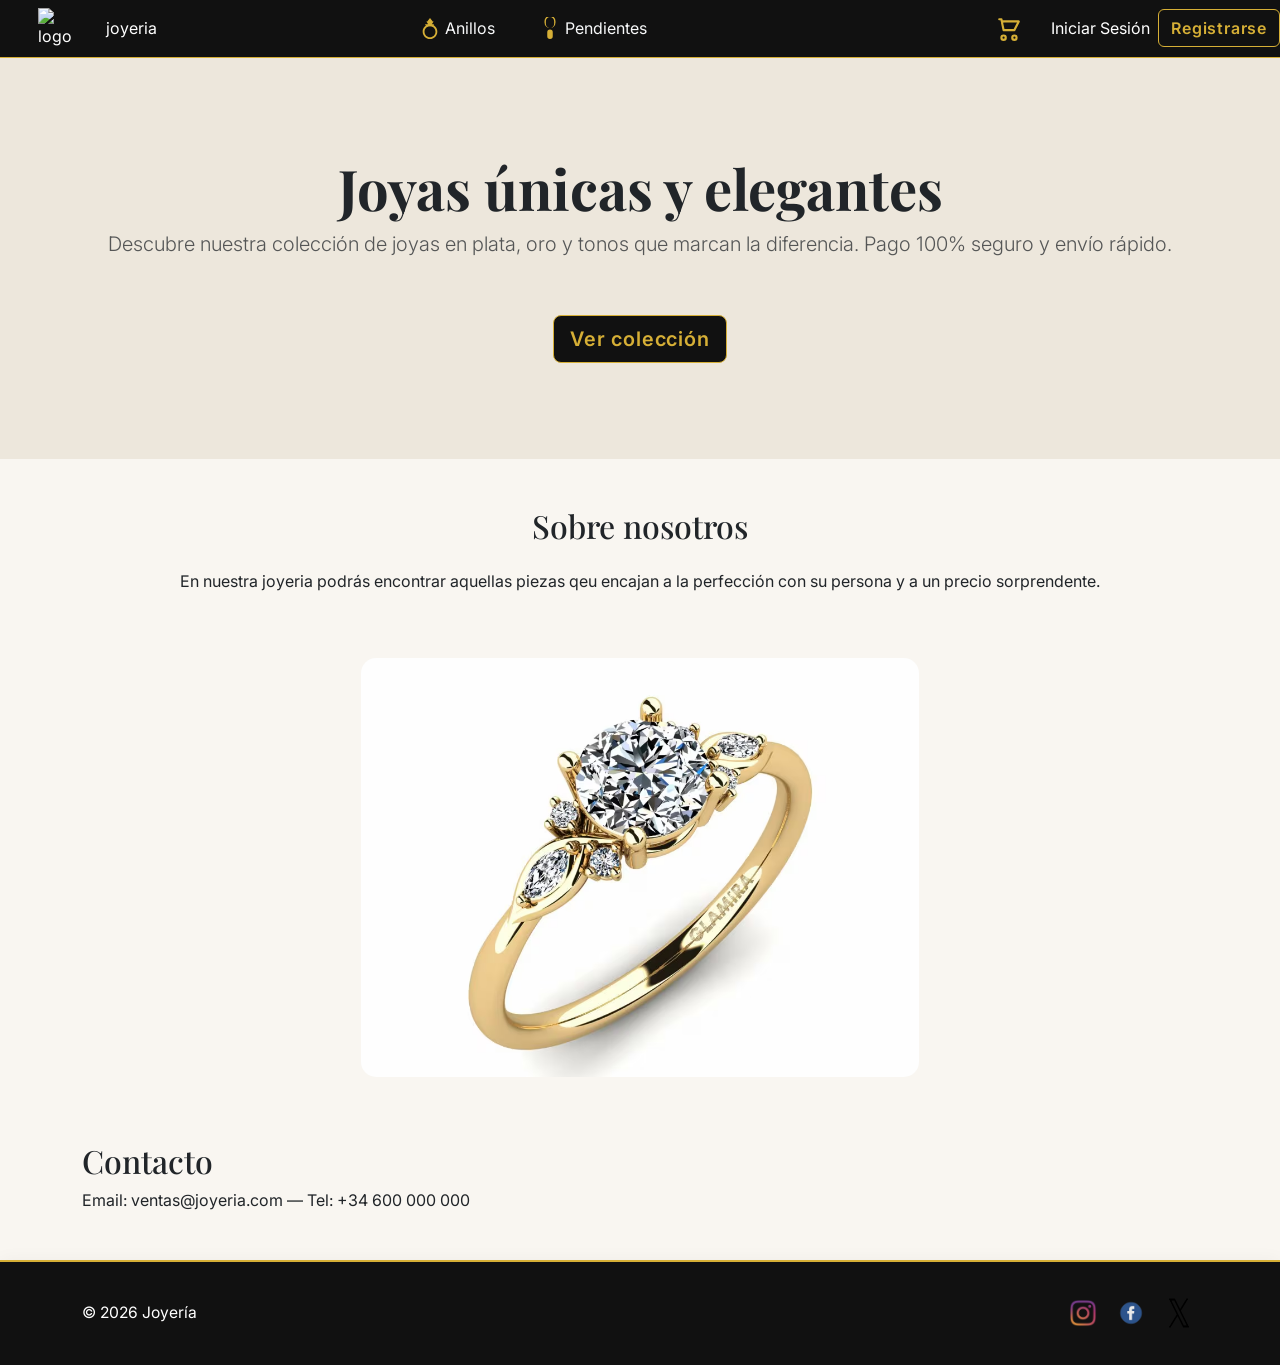
==== index.html @ 5d3b56f3 "Refactor code structure for improved readability and maintainability" ====
<!DOCTYPE html>
<html lang="es">
<head>
    <meta charset="UTF-8">
    <meta name="viewport" content="width=device-width, initial-scale=1">
    <title>Joyería - Tienda Online</title>
    <meta name="description" content="Compra joyas únicas y elegantes en nuestra tienda online. Anillos, pendientes, collares y más en plata, oro y rosa. Pago seguro y envío rápido. Joyería hecha a mano en España.">
    <meta name="keywords" content="joyería, joyas, tienda de joyas, anillos, collares, plata, oro, comprar joyas, joyeria online, joyas modernas">
    <link rel="stylesheet" href="https://cdn.jsdelivr.net/npm/bootstrap@5.3.2/dist/css/bootstrap.min.css">
    <!-- Elegante fuente serif para joyería de lujo -->
    <link href="https://fonts.googleapis.com/css2?family=Playfair+Display:wght@400;600&family=Inter:wght@400;700&display=swap" rel="stylesheet">
    <link rel="stylesheet" href="/assets/style.css"><!-- Aquí puedes seguir sobreescribiendo estilos -->
    <style>
        :root {
            --beige: #f9f6f1;
            --blanco: #fff;
            --negro: #111;
            --dorado: #d6af36;
            --beige-med: #ede7dc;
            --beige-hf:#d6cdbc;
        }
        body {
            font-family: 'Inter', sans-serif;
            background-color: var(--beige);
        }

        .site-header {
            background: var(--negro);
            border-color: var(--dorado) !important;
            box-shadow: 0 2px 16px 0 rgba(17,17,17,0.06);
            color: var(--blanco);
        }
        
        .brand-mark span {
            font-family: 'Playfair Display', serif;
            letter-spacing: 2px;
            background: linear-gradient(90deg, var(--dorado), var(--negro) 70%);
            background-clip: text;
            -webkit-background-clip: text;
            color: transparent;
            -webkit-text-fill-color: transparent;
        }
        .hero-section {
            background: var(--beige-med);
        }
        .btn-dark {
            background: var(--negro);
            border-color: var(--dorado);
            color: var(--dorado);
            font-weight: 600;
            letter-spacing: 0.8px;
        }
        .btn-dark:hover {
            background: var(--dorado);
            color: var(--negro);
            border-color: var(--negro);
        }
        
        /* ----------- ELIMINADAS reglas para luxury-sidebar (aside) ------------ */

        .site-footer {
            background: var(--negro);
            color: var(--blanco);
            border-top: 2px solid var(--dorado,#d6af36)!important;
            font-size: 0.98rem;
            padding: 32px 0 32px 0; /* más alto */
            min-height: 105px;
            box-shadow: 0 -1px 16px 0 rgba(17,17,17,0.04);
        }
        .site-footer .container {
            padding-top: 0 !important;
            padding-bottom: 0 !important;
            min-height: unset !important;
        }
        .site-footer .social-img {
            width: 38px;
            height: 38px;
            transition: transform 0.13s, box-shadow 0.13s;
            filter: grayscale(0.25) brightness(0.92);
        }
        .site-footer .social-link:hover .social-img {
            transform: scale(1.08) rotate(-2deg);
        }
        .imagen-anillo {
            display: block;
            margin: 65px auto;
            max-width: 50%; 
            aspect-ratio: 4 / 3;
            object-fit: cover;
            border-radius: 15px; 
        }
        .hero-section {
            padding-top: 6rem !important;
            padding-bottom: 6rem !important;
        }
        .hero-section .lead {
            margin-bottom: 2.5rem;
        }
        .hero-section .btn {
            margin-top: 1.5rem;
        }
        @media (min-width: 768px) {
            .hero-section {
                padding-top: 6rem;
                padding-bottom: 6rem;
            }
            .hero-section .lead {
                margin-bottom: 3rem;
            }
            .hero-section .btn {
                margin-top: 2rem;
            }
        }
    </style>

<script>
    // Simulación de carrito (esto reemplaza el valor según la info real de tu app)
    function actualizarCarrito(contador) {
        const cartCountEl = document.getElementById('cartCount');
        cartCountEl.textContent = contador;
        cartCountEl.style.display = (contador > 0) ? 'inline-block' : 'none';
    }
    // Ejemplo: cada vez que se agrega un item al carrito, se llama así:
    // actualizarCarrito(3);   // El número debe venir de tu lógica real

    // Ejemplo de cómo iniciar el contador oculto si no hay artículos:
    document.addEventListener('DOMContentLoaded', function() {
        const cartCountEl = document.getElementById('cartCount');
        if (parseInt(cartCountEl.textContent, 10) === 0) {
            cartCountEl.style.display = 'none';
        }
    });

    // Si tienes una función para agregar productos, usa "actualizarCarrito(nuevo_total)"
</script>
</head>
<body>

        
    </style>
    <header class="site-header border-bottom py-2">
        <div class="container-fluid px-0">
            <div class="row align-items-center gx-0">
                <div class="col-12 col-lg-2 d-flex align-items-center justify-content-center justify-content-lg-start mb-2 mb-lg-0" style="min-width: 130px;">
                    <img src="" alt="logo" style="width: 40px; height: 40px; margin-right:28px; margin-left: 38px;">
                    <span>joyeria</span>
                </div>
                <!-- Menú catálogo -->
                <nav class="col-12 col-lg-6 d-flex justify-content-center order-3 order-lg-2 mb-2 mb-lg-0">
                    <ul class="nav align-items-center justify-content-center w-100" style="gap:12px;">
                        <li class="nav-item">
                            <a href="/anillos.html" class="nav-link d-flex align-items-center text-light" style="gap:4px;">
                                <svg xmlns="http://www.w3.org/2000/svg" width="22" height="22" fill="currentColor" viewBox="0 0 24 24" aria-hidden="true" style="color:var(--dorado);">
                                    <path d="M12 1l3 4h-6l3-4zm-4 4h8l-2 3h-4l-2-3zm-1.5 3l1.5 2h7l1.5-2h-10z" />
                                    <path d="M12 8c-4.418 0-8 3.582-8 8s3.582 8 8 8 8-3.582 8-8-3.582-8-8-8zm0 14c-3.313 0-6-2.687-6-6s2.687-6 6-6 6 2.687 6 6-2.687 6-6 6z" />
                                </svg>
                                <span>Anillos</span>
                            </a>
                        </li>
                        <li class="nav-item">
                            <a href="/pendientes.html" class="nav-link d-flex align-items-center text-light" style="gap:4px;">
                                <svg xmlns="http://www.w3.org/2000/svg" width="22" height="22" fill="currentColor" class="bi bi-earring" viewBox="0 0 16 16" style="color:var(--dorado);">
                                    <path d="M8 0a3 3 0 0 1 3 3v2a3 3 0 0 1-3 3 3 3 0 0 1-3-3V3a3 3 0 0 1 3-3Zm0 8a4 4 0 0 0 4-4V3a4 4 0 0 0-8 0v1a4 4 0 0 0 4 4Zm0 1a2 2 0 0 1 2 2v3a2 2 0 0 1-4 0v-3a2 2 0 0 1 2-2Z"/>
                                </svg>
                                <span>Pendientes</span>
                            </a>
                        </li>
                    </ul>
                </nav>
                <!-- Carrito/Login/Registro -->
                <nav class="col-12 col-lg-4 d-flex align-items-center justify-content-center justify-content-lg-end order-2 order-lg-3">
                    <button class="btn position-relative cart-toggle me-2" id="openCart" aria-label="Abrir carrito">
                        <svg id="cartIcon" xmlns="http://www.w3.org/2000/svg" width="26" height="26" fill="none" viewBox="0 0 24 24">
                            <path d="M7 22a2 2 0 1 0 0-4 2 2 0 0 0 0 4Zm10 0a2 2 0 1 0 0-4 2 2 0 0 0 0 4ZM3 3h2l.4 2M7 13h10l4-8H5.4M7 13l-1.35-6.44C5.55 6.21 6.13 5 7 5h13"
                                stroke="var(--dorado)" stroke-width="2" stroke-linecap="round" stroke-linejoin="round"/>
                        </svg>
                        <span class="cart-count" id="cartCount" 
                            style="position: absolute; top: -6px; right: -6px; background: var(--dorado); color: var(--negro); border-radius: 12px; padding: 1px 6px; font-size: 0.95em; min-width: 20px; text-align: center;">0</span>
                    </button>
                    <a href="/login.php" class="btn btn-link nav-link login-link ms-2">Iniciar Sesión</a>
                    <a href="/register.php" class="btn btn-dark ms-2">Registrarse</a>
                </nav>
            </div>
        </div>
    </header>
<main>
    <section class="hero-section py-4 px-2 text-center">
        <h1 class="fw-bold display-4" style="font-family:'Playfair Display',serif;">Joyas únicas y elegantes</h1>
        <p class="lead text-muted mb-4">Descubre nuestra colección de joyas en plata, oro y tonos que marcan la diferencia. Pago 100% seguro y envío rápido.</p>
        <a href="#products" class="btn btn-dark btn-lg">Ver colección</a>
    </section>

    <section id="about" class="mt-5 container">
        <h2 style="font-family:'Playfair Display',serif; text-align:center;">Sobre nosotros</h2>
        <p style="text-align: center; margin-top: 1.5rem;">En nuestra joyeria podrás encontrar aquellas piezas qeu encajan a la perfección con su persona y a un precio sorprendente.</p>
        <img src="yellow.avif" alt="" class="imagen-anillo">
    </section>
    <!-- Contacto -->
    <section id="contact" class="mt-5 mb-5 container">
        <h2 style="font-family:'Playfair Display',serif;">Contacto</h2>
        <p>Email: ventas@joyeria.com — Tel: +34 600 000 000</p>
    </section>
</main>
<footer class="site-footer border-top">
    <div class="container d-flex justify-content-between align-items-center py-1">
        <div style="font-size:0.98rem;">© <span id="year"></span> Joyería</div>
        <div class="socials" style="display: flex; gap: 10px;">
            <a href="https://instagram.com/tujoyeria" target="_blank" aria-label="Instagram" class="social-link" style="display:inline-block;">
                <img src="instagram.png" alt="Instagram" class="social-img">
            </a>
            <a href="https://facebook.com/tujoyeria" target="_blank" aria-label="Facebook" class="social-link" style="display:inline-block;">
                <img src="facebook.png" alt="Facebook" class="social-img">
            </a>
            <a href="https://twitter.com/tujoyeria" target="_blank" aria-label="Twitter" class="social-link" style="display:inline-block;">
                <img src="twitter.png" alt="Twitter" class="social-img">
            </a>
        </div>
    </div>
</footer>
<script src="https://cdn.jsdelivr.net/npm/bootstrap@5.3.2/dist/js/bootstrap.bundle.min.js"></script>
<script src="/assets/js/app.js"></script>
<script>
    document.getElementById('year').textContent = new Date().getFullYear();
</script>
</body>
</html>
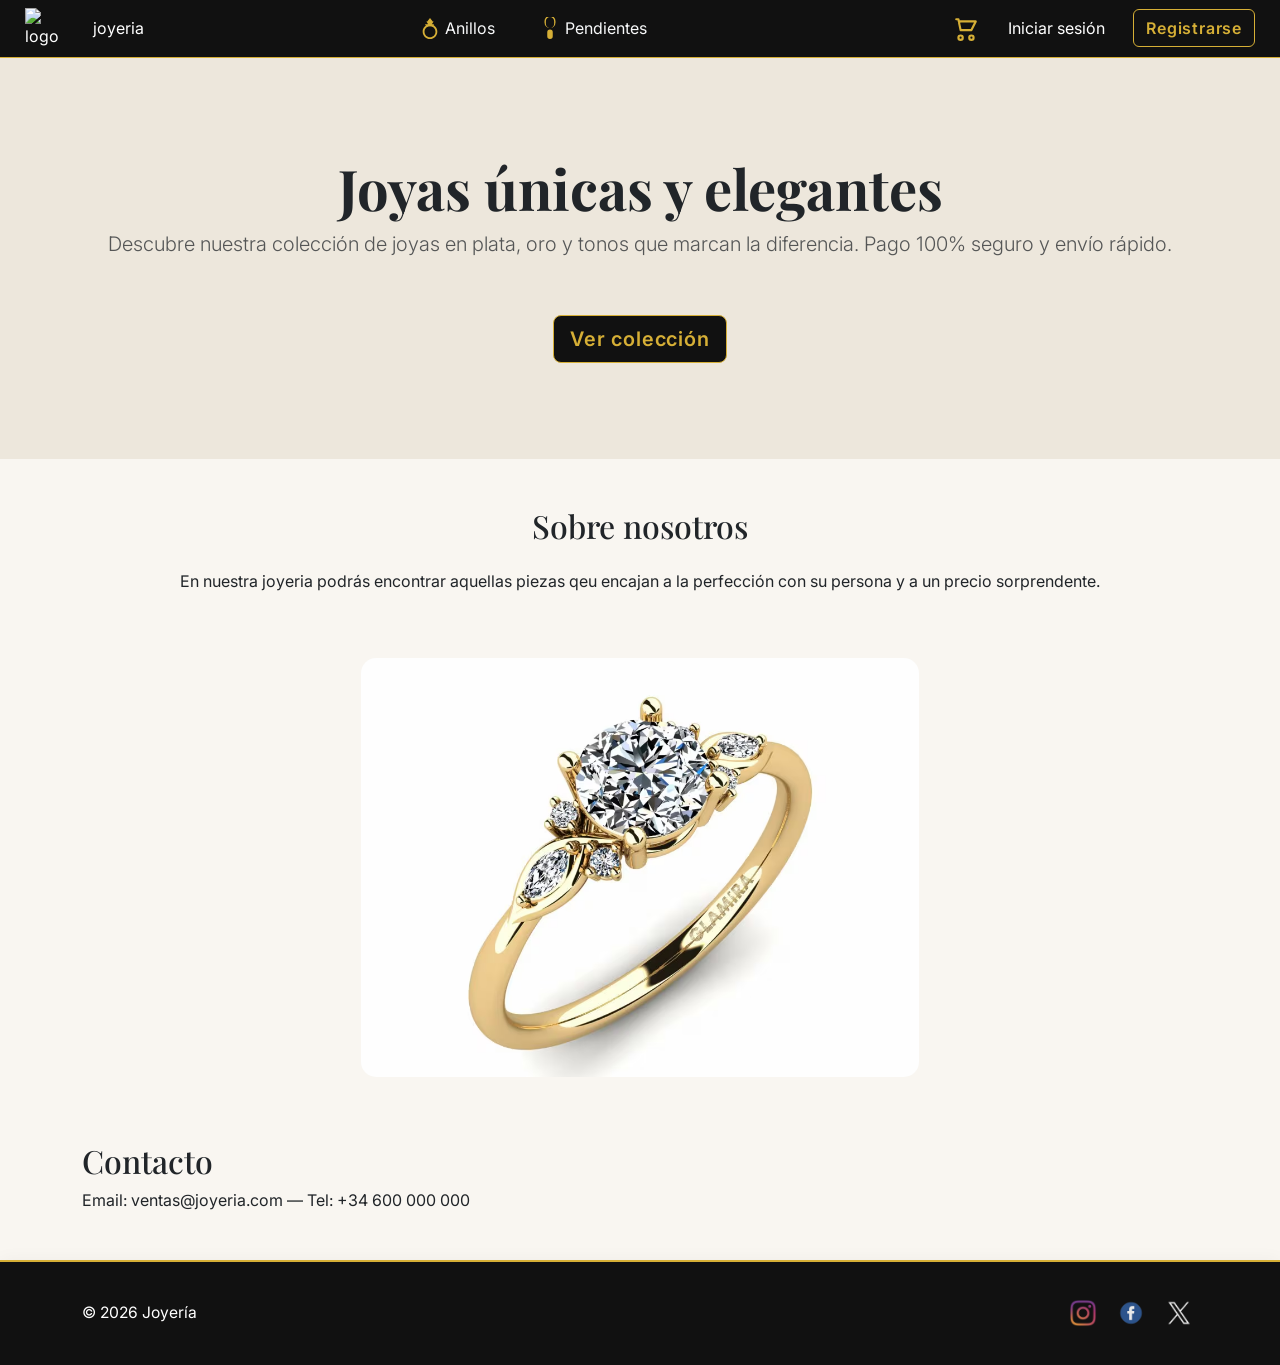
==== commit a3cbdb21: "Implement code changes to enhance functionality and improve performance" ====
--- a/index.html
+++ b/index.html
@@ -1,226 +1,294 @@
-<!DOCTYPE html>
-<html lang="es">
-<head>
-    <meta charset="UTF-8">
-    <meta name="viewport" content="width=device-width, initial-scale=1">
-    <title>Joyería - Tienda Online</title>
-    <meta name="description" content="Compra joyas únicas y elegantes en nuestra tienda online. Anillos, pendientes, collares y más en plata, oro y rosa. Pago seguro y envío rápido. Joyería hecha a mano en España.">
-    <meta name="keywords" content="joyería, joyas, tienda de joyas, anillos, collares, plata, oro, comprar joyas, joyeria online, joyas modernas">
-    <link rel="stylesheet" href="https://cdn.jsdelivr.net/npm/bootstrap@5.3.2/dist/css/bootstrap.min.css">
-    <!-- Elegante fuente serif para joyería de lujo -->
-    <link href="https://fonts.googleapis.com/css2?family=Playfair+Display:wght@400;600&family=Inter:wght@400;700&display=swap" rel="stylesheet">
-    <link rel="stylesheet" href="/assets/style.css"><!-- Aquí puedes seguir sobreescribiendo estilos -->
-    <style>
-        :root {
-            --beige: #f9f6f1;
-            --blanco: #fff;
-            --negro: #111;
-            --dorado: #d6af36;
-            --beige-med: #ede7dc;
-            --beige-hf:#d6cdbc;
-        }
-        body {
-            font-family: 'Inter', sans-serif;
-            background-color: var(--beige);
-        }
-
-        .site-header {
-            background: var(--negro);
-            border-color: var(--dorado) !important;
-            box-shadow: 0 2px 16px 0 rgba(17,17,17,0.06);
-            color: var(--blanco);
-        }
-        
-        .brand-mark span {
-            font-family: 'Playfair Display', serif;
-            letter-spacing: 2px;
-            background: linear-gradient(90deg, var(--dorado), var(--negro) 70%);
-            background-clip: text;
-            -webkit-background-clip: text;
-            color: transparent;
-            -webkit-text-fill-color: transparent;
-        }
-        .hero-section {
-            background: var(--beige-med);
-        }
-        .btn-dark {
-            background: var(--negro);
-            border-color: var(--dorado);
-            color: var(--dorado);
-            font-weight: 600;
-            letter-spacing: 0.8px;
-        }
-        .btn-dark:hover {
-            background: var(--dorado);
-            color: var(--negro);
-            border-color: var(--negro);
-        }
-        
-        /* ----------- ELIMINADAS reglas para luxury-sidebar (aside) ------------ */
-
-        .site-footer {
-            background: var(--negro);
-            color: var(--blanco);
-            border-top: 2px solid var(--dorado,#d6af36)!important;
-            font-size: 0.98rem;
-            padding: 32px 0 32px 0; /* más alto */
-            min-height: 105px;
-            box-shadow: 0 -1px 16px 0 rgba(17,17,17,0.04);
-        }
-        .site-footer .container {
-            padding-top: 0 !important;
-            padding-bottom: 0 !important;
-            min-height: unset !important;
-        }
-        .site-footer .social-img {
-            width: 38px;
-            height: 38px;
-            transition: transform 0.13s, box-shadow 0.13s;
-            filter: grayscale(0.25) brightness(0.92);
-        }
-        .site-footer .social-link:hover .social-img {
-            transform: scale(1.08) rotate(-2deg);
-        }
-        .imagen-anillo {
-            display: block;
-            margin: 65px auto;
-            max-width: 50%; 
-            aspect-ratio: 4 / 3;
-            object-fit: cover;
-            border-radius: 15px; 
-        }
-        .hero-section {
-            padding-top: 6rem !important;
-            padding-bottom: 6rem !important;
-        }
-        .hero-section .lead {
-            margin-bottom: 2.5rem;
-        }
-        .hero-section .btn {
-            margin-top: 1.5rem;
-        }
-        @media (min-width: 768px) {
-            .hero-section {
-                padding-top: 6rem;
-                padding-bottom: 6rem;
-            }
-            .hero-section .lead {
-                margin-bottom: 3rem;
-            }
-            .hero-section .btn {
-                margin-top: 2rem;
-            }
-        }
-    </style>
-
-<script>
-    // Simulación de carrito (esto reemplaza el valor según la info real de tu app)
-    function actualizarCarrito(contador) {
-        const cartCountEl = document.getElementById('cartCount');
-        cartCountEl.textContent = contador;
-        cartCountEl.style.display = (contador > 0) ? 'inline-block' : 'none';
-    }
-    // Ejemplo: cada vez que se agrega un item al carrito, se llama así:
-    // actualizarCarrito(3);   // El número debe venir de tu lógica real
-
-    // Ejemplo de cómo iniciar el contador oculto si no hay artículos:
-    document.addEventListener('DOMContentLoaded', function() {
-        const cartCountEl = document.getElementById('cartCount');
-        if (parseInt(cartCountEl.textContent, 10) === 0) {
-            cartCountEl.style.display = 'none';
-        }
-    });
-
-    // Si tienes una función para agregar productos, usa "actualizarCarrito(nuevo_total)"
-</script>
-</head>
-<body>
-
-        
-    </style>
-    <header class="site-header border-bottom py-2">
-        <div class="container-fluid px-0">
-            <div class="row align-items-center gx-0">
-                <div class="col-12 col-lg-2 d-flex align-items-center justify-content-center justify-content-lg-start mb-2 mb-lg-0" style="min-width: 130px;">
-                    <img src="" alt="logo" style="width: 40px; height: 40px; margin-right:28px; margin-left: 38px;">
-                    <span>joyeria</span>
-                </div>
-                <!-- Menú catálogo -->
-                <nav class="col-12 col-lg-6 d-flex justify-content-center order-3 order-lg-2 mb-2 mb-lg-0">
-                    <ul class="nav align-items-center justify-content-center w-100" style="gap:12px;">
-                        <li class="nav-item">
-                            <a href="/anillos.html" class="nav-link d-flex align-items-center text-light" style="gap:4px;">
-                                <svg xmlns="http://www.w3.org/2000/svg" width="22" height="22" fill="currentColor" viewBox="0 0 24 24" aria-hidden="true" style="color:var(--dorado);">
-                                    <path d="M12 1l3 4h-6l3-4zm-4 4h8l-2 3h-4l-2-3zm-1.5 3l1.5 2h7l1.5-2h-10z" />
-                                    <path d="M12 8c-4.418 0-8 3.582-8 8s3.582 8 8 8 8-3.582 8-8-3.582-8-8-8zm0 14c-3.313 0-6-2.687-6-6s2.687-6 6-6 6 2.687 6 6-2.687 6-6 6z" />
-                                </svg>
-                                <span>Anillos</span>
-                            </a>
-                        </li>
-                        <li class="nav-item">
-                            <a href="/pendientes.html" class="nav-link d-flex align-items-center text-light" style="gap:4px;">
-                                <svg xmlns="http://www.w3.org/2000/svg" width="22" height="22" fill="currentColor" class="bi bi-earring" viewBox="0 0 16 16" style="color:var(--dorado);">
-                                    <path d="M8 0a3 3 0 0 1 3 3v2a3 3 0 0 1-3 3 3 3 0 0 1-3-3V3a3 3 0 0 1 3-3Zm0 8a4 4 0 0 0 4-4V3a4 4 0 0 0-8 0v1a4 4 0 0 0 4 4Zm0 1a2 2 0 0 1 2 2v3a2 2 0 0 1-4 0v-3a2 2 0 0 1 2-2Z"/>
-                                </svg>
-                                <span>Pendientes</span>
-                            </a>
-                        </li>
-                    </ul>
-                </nav>
-                <!-- Carrito/Login/Registro -->
-                <nav class="col-12 col-lg-4 d-flex align-items-center justify-content-center justify-content-lg-end order-2 order-lg-3">
-                    <button class="btn position-relative cart-toggle me-2" id="openCart" aria-label="Abrir carrito">
-                        <svg id="cartIcon" xmlns="http://www.w3.org/2000/svg" width="26" height="26" fill="none" viewBox="0 0 24 24">
-                            <path d="M7 22a2 2 0 1 0 0-4 2 2 0 0 0 0 4Zm10 0a2 2 0 1 0 0-4 2 2 0 0 0 0 4ZM3 3h2l.4 2M7 13h10l4-8H5.4M7 13l-1.35-6.44C5.55 6.21 6.13 5 7 5h13"
-                                stroke="var(--dorado)" stroke-width="2" stroke-linecap="round" stroke-linejoin="round"/>
-                        </svg>
-                        <span class="cart-count" id="cartCount" 
-                            style="position: absolute; top: -6px; right: -6px; background: var(--dorado); color: var(--negro); border-radius: 12px; padding: 1px 6px; font-size: 0.95em; min-width: 20px; text-align: center;">0</span>
-                    </button>
-                    <a href="/login.php" class="btn btn-link nav-link login-link ms-2">Iniciar Sesión</a>
-                    <a href="/register.php" class="btn btn-dark ms-2">Registrarse</a>
-                </nav>
-            </div>
-        </div>
-    </header>
-<main>
-    <section class="hero-section py-4 px-2 text-center">
-        <h1 class="fw-bold display-4" style="font-family:'Playfair Display',serif;">Joyas únicas y elegantes</h1>
-        <p class="lead text-muted mb-4">Descubre nuestra colección de joyas en plata, oro y tonos que marcan la diferencia. Pago 100% seguro y envío rápido.</p>
-        <a href="#products" class="btn btn-dark btn-lg">Ver colección</a>
-    </section>
-
-    <section id="about" class="mt-5 container">
-        <h2 style="font-family:'Playfair Display',serif; text-align:center;">Sobre nosotros</h2>
-        <p style="text-align: center; margin-top: 1.5rem;">En nuestra joyeria podrás encontrar aquellas piezas qeu encajan a la perfección con su persona y a un precio sorprendente.</p>
-        <img src="yellow.avif" alt="" class="imagen-anillo">
-    </section>
-    <!-- Contacto -->
-    <section id="contact" class="mt-5 mb-5 container">
-        <h2 style="font-family:'Playfair Display',serif;">Contacto</h2>
-        <p>Email: ventas@joyeria.com — Tel: +34 600 000 000</p>
-    </section>
-</main>
-<footer class="site-footer border-top">
-    <div class="container d-flex justify-content-between align-items-center py-1">
-        <div style="font-size:0.98rem;">© <span id="year"></span> Joyería</div>
-        <div class="socials" style="display: flex; gap: 10px;">
-            <a href="https://instagram.com/tujoyeria" target="_blank" aria-label="Instagram" class="social-link" style="display:inline-block;">
-                <img src="instagram.png" alt="Instagram" class="social-img">
-            </a>
-            <a href="https://facebook.com/tujoyeria" target="_blank" aria-label="Facebook" class="social-link" style="display:inline-block;">
-                <img src="facebook.png" alt="Facebook" class="social-img">
-            </a>
-            <a href="https://twitter.com/tujoyeria" target="_blank" aria-label="Twitter" class="social-link" style="display:inline-block;">
-                <img src="twitter.png" alt="Twitter" class="social-img">
-            </a>
-        </div>
-    </div>
-</footer>
-<script src="https://cdn.jsdelivr.net/npm/bootstrap@5.3.2/dist/js/bootstrap.bundle.min.js"></script>
-<script src="/assets/js/app.js"></script>
-<script>
-    document.getElementById('year').textContent = new Date().getFullYear();
-</script>
-</body>
+<!DOCTYPE html>
+<html lang="es">
+<head>
+    <meta charset="UTF-8">
+    <meta name="viewport" content="width=device-width, initial-scale=1">
+    <title>Joyería - Tienda Online</title>
+    <meta name="description" content="Compra joyas únicas y elegantes en nuestra tienda online. Anillos, pendientes, collares y más en plata, oro y rosa. Pago seguro y envío rápido. Joyería hecha a mano en España.">
+    <meta name="keywords" content="joyería, joyas, tienda de joyas, anillos, collares, plata, oro, comprar joyas, joyeria online, joyas modernas">
+    <link rel="stylesheet" href="https://cdn.jsdelivr.net/npm/bootstrap@5.3.2/dist/css/bootstrap.min.css">
+    <!-- Elegante fuente serif para joyería de lujo -->
+    <link href="https://fonts.googleapis.com/css2?family=Playfair+Display:wght@400;600&family=Inter:wght@400;700&display=swap" rel="stylesheet">
+    <link rel="stylesheet" href="/assets/style.css"><!-- Aquí puedes seguir sobreescribiendo estilos -->
+    <style>
+        :root {
+            --beige: #f9f6f1;
+            --blanco: #fff;
+            --negro: #111;
+            --dorado: #d6af36;
+            --beige-med: #ede7dc;
+            --beige-hf:#d6cdbc;
+        }
+        body {
+            font-family: 'Inter', sans-serif;
+            background-color: var(--beige);
+        }
+
+        .site-header {
+            background: var(--negro);
+            border-color: var(--dorado) !important;
+            box-shadow: 0 2px 16px 0 rgba(17,17,17,0.06);
+            color: var(--blanco);
+        }
+        
+        .brand-mark span {
+            font-family: 'Playfair Display', serif;
+            letter-spacing: 2px;
+            background: linear-gradient(90deg, var(--dorado), var(--negro) 70%);
+            background-clip: text;
+            -webkit-background-clip: text;
+            color: transparent;
+            -webkit-text-fill-color: transparent;
+        }
+        .hero-section {
+            background: var(--beige-med);
+        }
+        .btn-dark {
+            background: var(--negro);
+            border-color: var(--dorado);
+            color: var(--dorado);
+            font-weight: 600;
+            letter-spacing: 0.8px;
+        }
+        .btn-dark:hover {
+            background: var(--dorado);
+            color: var(--negro);
+            border-color: var(--negro);
+        }
+        
+        /* ----------- ELIMINADAS reglas para luxury-sidebar (aside) ------------ */
+
+        .site-footer {
+            background: var(--negro);
+            color: var(--blanco);
+            border-top: 2px solid var(--dorado,#d6af36)!important;
+            font-size: 0.98rem;
+            padding: 32px 0 32px 0; /* más alto */
+            min-height: 105px;
+            box-shadow: 0 -1px 16px 0 rgba(17,17,17,0.04);
+        }
+        .site-footer .container {
+            padding-top: 0 !important;
+            padding-bottom: 0 !important;
+            min-height: unset !important;
+        }
+        .site-footer .social-img {
+            width: 38px;
+            height: 38px;
+            transition: transform 0.13s, box-shadow 0.13s;
+            filter: grayscale(0.25) brightness(0.92);
+        }
+        .site-footer .social-link:hover .social-img {
+            transform: scale(1.08) rotate(-2deg);
+        }
+        .imagen-anillo {
+            display: block;
+            margin: 65px auto;
+            max-width: 50%; 
+            aspect-ratio: 4 / 3;
+            object-fit: cover;
+            border-radius: 15px; 
+        }
+        .hero-section {
+            padding-top: 6rem !important;
+            padding-bottom: 6rem !important;
+        }
+        .hero-section .lead {
+            margin-bottom: 2.5rem;
+        }
+        .hero-section .btn {
+            margin-top: 1.5rem;
+        }
+        @media (min-width: 768px) {
+            .hero-section {
+                padding-top: 6rem;
+                padding-bottom: 6rem;
+            }
+            .hero-section .lead {
+                margin-bottom: 3rem;
+            }
+            .hero-section .btn {
+                margin-top: 2rem;
+            }
+        }
+    </style>
+
+<script>
+    // Simulación de carrito (esto reemplaza el valor según la info real de tu app)
+    function actualizarCarrito(contador) {
+        const cartCountEl = document.getElementById('cartCount');
+        cartCountEl.textContent = contador;
+        cartCountEl.style.display = (contador > 0) ? 'inline-block' : 'none';
+    }
+    // Ejemplo: cada vez que se agrega un item al carrito, se llama así:
+    // actualizarCarrito(3);   // El número debe venir de tu lógica real
+
+    // Ejemplo de cómo iniciar el contador oculto si no hay artículos:
+    document.addEventListener('DOMContentLoaded', function() {
+        const cartCountEl = document.getElementById('cartCount');
+        if (parseInt(cartCountEl.textContent, 10) === 0) {
+            cartCountEl.style.display = 'none';
+        }
+    });
+
+    // Si tienes una función para agregar productos, usa "actualizarCarrito(nuevo_total)"
+</script>
+</head>
+<body>
+
+        
+    </style>
+    <header class="site-header border-bottom py-2">
+        <div class="container-fluid px-0">
+            <div class="row align-items-center gx-0">
+                <div class="col-12 col-lg-2 d-flex align-items-center justify-content-center justify-content-lg-start mb-2 mb-lg-0" style="min-width: 130px;">
+                    <img src="" alt="logo" style="width: 40px; height: 40px; margin-right:28px; margin-left: 25px;">
+                    <span>joyeria</span>
+                </div>
+                <!-- Menú catálogo -->
+                <nav class="col-12 col-lg-6 d-flex justify-content-center order-3 order-lg-2 mb-2 mb-lg-0">
+                    <ul class="nav align-items-center justify-content-center w-100" style="gap:12px;">
+                        <li class="nav-item">
+                            <a href="/anillos.html" class="nav-link d-flex align-items-center text-light" style="gap:4px;">
+                                <svg xmlns="http://www.w3.org/2000/svg" width="22" height="22" fill="currentColor" viewBox="0 0 24 24" aria-hidden="true" style="color:var(--dorado);">
+                                    <path d="M12 1l3 4h-6l3-4zm-4 4h8l-2 3h-4l-2-3zm-1.5 3l1.5 2h7l1.5-2h-10z" />
+                                    <path d="M12 8c-4.418 0-8 3.582-8 8s3.582 8 8 8 8-3.582 8-8-3.582-8-8-8zm0 14c-3.313 0-6-2.687-6-6s2.687-6 6-6 6 2.687 6 6-2.687 6-6 6z" />
+                                </svg>
+                                <span>Anillos</span>
+                            </a>
+                        </li>
+                        <li class="nav-item">
+                            <a href="/pendientes.html" class="nav-link d-flex align-items-center text-light" style="gap:4px;">
+                                <svg xmlns="http://www.w3.org/2000/svg" width="22" height="22" fill="currentColor" class="bi bi-earring" viewBox="0 0 16 16" style="color:var(--dorado);">
+                                    <path d="M8 0a3 3 0 0 1 3 3v2a3 3 0 0 1-3 3 3 3 0 0 1-3-3V3a3 3 0 0 1 3-3Zm0 8a4 4 0 0 0 4-4V3a4 4 0 0 0-8 0v1a4 4 0 0 0 4 4Zm0 1a2 2 0 0 1 2 2v3a2 2 0 0 1-4 0v-3a2 2 0 0 1 2-2Z"/>
+                                </svg>
+                                <span>Pendientes</span>
+                            </a>
+                        </li>
+                    </ul>
+                </nav>
+                <!-- Carrito/Login/Registro -->
+                <nav class="col-12 col-lg-4 d-flex align-items-center justify-content-center justify-content-lg-end order-2 order-lg-3">
+                    <button class="btn position-relative cart-toggle me-2" id="openCart" aria-label="Abrir carrito">
+                        <svg id="cartIcon" xmlns="http://www.w3.org/2000/svg" width="26" height="26" fill="none" viewBox="0 0 24 24">
+                            <path d="M7 22a2 2 0 1 0 0-4 2 2 0 0 0 0 4Zm10 0a2 2 0 1 0 0-4 2 2 0 0 0 0 4ZM3 3h2l.4 2M7 13h10l4-8H5.4M7 13l-1.35-6.44C5.55 6.21 6.13 5 7 5h13"
+                                stroke="var(--dorado)" stroke-width="2" stroke-linecap="round" stroke-linejoin="round"/>
+                        </svg>
+                        <span class="cart-count" id="cartCount" 
+                            style="position: absolute; top: -6px; right: -6px; background: var(--dorado); color: var(--negro); border-radius: 12px; padding: 1px 6px; font-size: 0.95em; min-width: 20px; text-align: center;">0</span>
+                    </button>
+                    <button class="btn btn-link nav-link login-link ms-2" style="margin-right: 20px;" id="openLogin" data-bs-toggle="modal" data-bs-target="#authModal">Iniciar sesión</button>
+                    <button class="btn btn-dark ms-2" style="margin-right: 25px;" id="openRegister" data-bs-toggle="modal" data-bs-target="#authModal">Registrarse</button>
+                    <div class="dropdown d-none ms-2" id="userMenu">
+                        <button class="btn user-icon-btn text-light d-flex align-items-center" type="button" data-bs-toggle="dropdown" aria-expanded="false" title="Mi cuenta">
+                            <svg xmlns="http://www.w3.org/2000/svg" width="26" height="26" fill="currentColor" viewBox="0 0 16 16">
+                                <path d="M8 8a3 3 0 1 0 0-6 3 3 0 0 0 0 6z"/>
+                                <path fill-rule="evenodd" d="M14 14s-1-4-6-4-6 4-6 4 2 2 6 2 6-2 6-2z"/>
+                            </svg>
+                        </button>
+                        <ul class="dropdown-menu dropdown-menu-end">
+                            <li><h6 class="dropdown-header" id="userDisplayName">Mi cuenta</h6></li>
+                            <li><button class="dropdown-item" id="logoutBtn">Cerrar sesión</button></li>
+                        </ul>
+                    </div>
+                </nav>
+            </div>
+        </div>
+    </header>
+<main>
+    <section class="hero-section py-4 px-2 text-center">
+        <h1 class="fw-bold display-4" style="font-family:'Playfair Display',serif;">Joyas únicas y elegantes</h1>
+        <p class="lead text-muted mb-4">Descubre nuestra colección de joyas en plata, oro y tonos que marcan la diferencia. Pago 100% seguro y envío rápido.</p>
+        <a href="#products" class="btn btn-dark btn-lg">Ver colección</a>
+    </section>
+
+    <section id="about" class="mt-5 container">
+        <h2 style="font-family:'Playfair Display',serif; text-align:center;">Sobre nosotros</h2>
+        <p style="text-align: center; margin-top: 1.5rem;">En nuestra joyeria podrás encontrar aquellas piezas qeu encajan a la perfección con su persona y a un precio sorprendente.</p>
+        <img src="yellow.avif" alt="" class="imagen-anillo">
+    </section>
+    <!-- Contacto -->
+    <section id="contact" class="mt-5 mb-5 container">
+        <h2 style="font-family:'Playfair Display',serif;">Contacto</h2>
+        <p>Email: ventas@joyeria.com — Tel: +34 600 000 000</p>
+    </section>
+</main>
+
+<!-- Modal de Autenticación -->
+<div class="modal fade" id="authModal" tabindex="-1" aria-hidden="true">
+    <div class="modal-dialog modal-dialog-centered">
+        <div class="modal-content">
+            <div class="modal-header" style="background: var(--beige-med);">
+                <h5 class="modal-title" id="authModalTitle">Iniciar sesión</h5>
+                <button type="button" class="btn-close" data-bs-dismiss="modal" aria-label="Cerrar"></button>
+            </div>
+            <div class="modal-body">
+                <ul class="nav nav-pills justify-content-center mb-3">
+                    <li class="nav-item"><button type="button" class="nav-link active" id="loginTab">Iniciar sesión</button></li>
+                    <li class="nav-item"><button type="button" class="nav-link" id="registerTab">Registrarse</button></li>
+                </ul>
+                <div id="authAlert" class="alert alert-danger d-none" role="alert"></div>
+                <form id="loginForm">
+                    <div class="mb-3">
+                        <label for="loginEmail" class="form-label">Email</label>
+                        <input type="email" class="form-control" id="loginEmail" name="email" required placeholder="tu@correo.com">
+                    </div>
+                    <div class="mb-3">
+                        <label for="loginPassword" class="form-label">Contraseña</label>
+                        <input type="password" class="form-control" id="loginPassword" name="password" required placeholder="********">
+                    </div>
+                    <button type="submit" class="btn btn-dark w-100">Entrar</button>
+                    <div class="text-center text-muted my-2">o</div>
+                    <button type="button" class="btn btn-google w-100">Continuar con Google</button>
+                </form>
+                <form id="registerForm" class="d-none">
+                    <div class="mb-3">
+                        <label for="regName" class="form-label">Nombre</label>
+                        <input type="text" class="form-control" id="regName" name="name" placeholder="Tu nombre">
+                    </div>
+                    <div class="mb-3">
+                        <label for="regEmail" class="form-label">Email</label>
+                        <input type="email" class="form-control" id="regEmail" name="email" required placeholder="tu@correo.com">
+                    </div>
+                    <div class="mb-3">
+                        <label for="regPassword" class="form-label">Contraseña</label>
+                        <input type="password" class="form-control" id="regPassword" name="password" required placeholder="mínimo 6 caracteres">
+                    </div>
+                    <div class="mb-3">
+                        <label for="regConfirm" class="form-label">Confirmar contraseña</label>
+                        <input type="password" class="form-control" id="regConfirm" name="confirm" required placeholder="repite la contraseña">
+                    </div>
+                    <button type="submit" class="btn btn-dark w-100">Crear cuenta</button>
+                    <div class="text-center text-muted my-2">o</div>
+                    <button type="button" class="btn btn-google w-100">Continuar con Google</button>
+                </form>
+            </div>
+        </div>
+    </div>
+</div>
+
+<footer class="site-footer border-top">
+    <div class="container d-flex justify-content-between align-items-center py-1">
+        <div style="font-size:0.98rem;">© <span id="year"></span> Joyería</div>
+        <div class="socials" style="display: flex; gap: 10px;">
+            <a href="https://instagram.com/tujoyeria" target="_blank" aria-label="Instagram" class="social-link" style="display:inline-block;">
+                <img src="instagram.png" alt="Instagram" class="social-img">
+            </a>
+            <a href="https://facebook.com/tujoyeria" target="_blank" aria-label="Facebook" class="social-link" style="display:inline-block;">
+                <img src="facebook.png" alt="Facebook" class="social-img">
+            </a>
+            <a href="https://twitter.com/tujoyeria" target="_blank" aria-label="Twitter" class="social-link" style="display:inline-block;">
+                <img src="x.png" alt="Twitter" class="social-img">
+            </a>
+        </div>
+    </div>
+</footer>
+<script src="https://cdn.jsdelivr.net/npm/bootstrap@5.3.2/dist/js/bootstrap.bundle.min.js"></script>
+<script src="https://www.gstatic.com/firebasejs/10.12.2/firebase-app-compat.js"></script>
+<script src="https://www.gstatic.com/firebasejs/10.12.2/firebase-auth-compat.js"></script>
+<script src="/assets/js/app.js"></script>
+<script>
+    document.getElementById('year').textContent = new Date().getFullYear();
+</script>
+</body>
 </html>
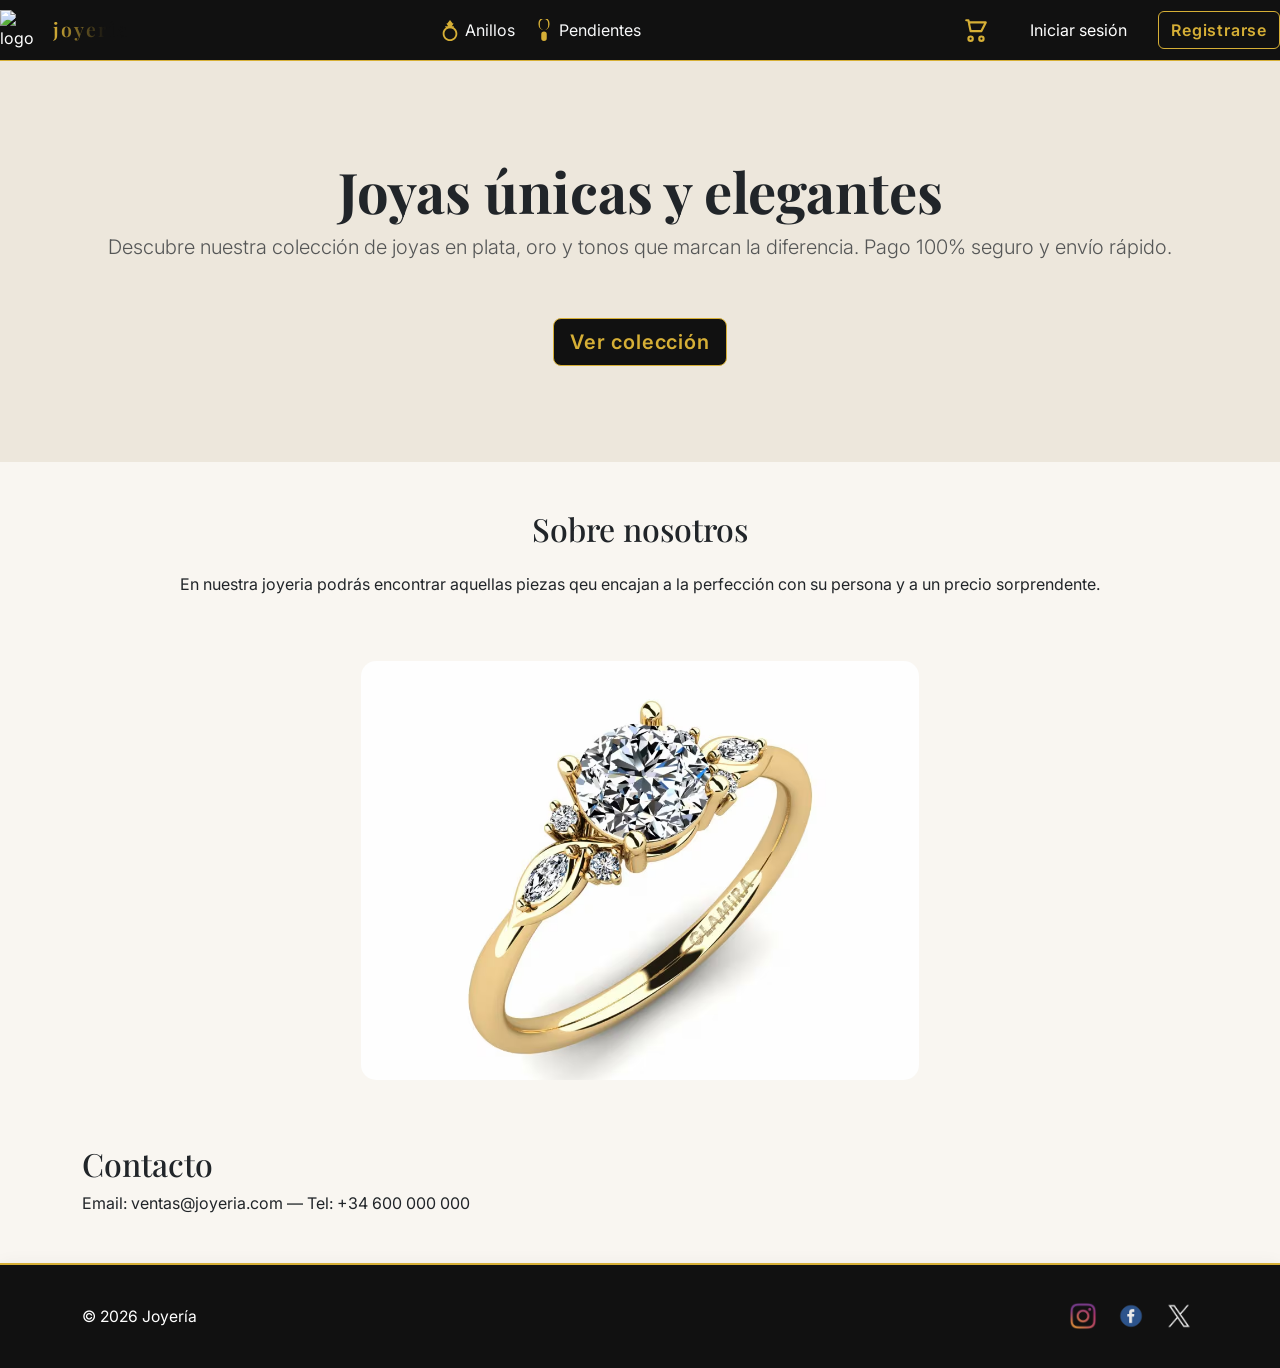
==== commit 91f35dcc: "Refactor code for enhanced readability and maintainability" ====
--- a/index.html
+++ b/index.html
@@ -7,9 +7,8 @@
     <meta name="description" content="Compra joyas únicas y elegantes en nuestra tienda online. Anillos, pendientes, collares y más en plata, oro y rosa. Pago seguro y envío rápido. Joyería hecha a mano en España.">
     <meta name="keywords" content="joyería, joyas, tienda de joyas, anillos, collares, plata, oro, comprar joyas, joyeria online, joyas modernas">
     <link rel="stylesheet" href="https://cdn.jsdelivr.net/npm/bootstrap@5.3.2/dist/css/bootstrap.min.css">
-    <!-- Elegante fuente serif para joyería de lujo -->
     <link href="https://fonts.googleapis.com/css2?family=Playfair+Display:wght@400;600&family=Inter:wght@400;700&display=swap" rel="stylesheet">
-    <link rel="stylesheet" href="/assets/style.css"><!-- Aquí puedes seguir sobreescribiendo estilos -->
+    <link rel="stylesheet" href="/assets/style.css">
     <style>
         :root {
             --beige: #f9f6f1;
@@ -31,6 +30,24 @@
             color: var(--blanco);
         }
         
+        .header-main {
+            display: flex;
+            justify-content: space-between;
+            align-items: center;
+            gap: 12px;
+            padding: 0.6rem 0.3rem 0.6rem 0.8rem;
+        }
+        .brand-mark {
+            display: flex;
+            align-items: center;
+            gap: 11px;
+        }
+        .brand-mark img {
+            width: 40px;
+            height: 40px;
+            margin-right: 2px;
+        }
+
         .brand-mark span {
             font-family: 'Playfair Display', serif;
             letter-spacing: 2px;
@@ -39,6 +56,8 @@
             -webkit-background-clip: text;
             color: transparent;
             -webkit-text-fill-color: transparent;
+            font-weight: 600;
+            font-size:1.22rem;
         }
         .hero-section {
             background: var(--beige-med);
@@ -56,14 +75,141 @@
             border-color: var(--negro);
         }
         
-        /* ----------- ELIMINADAS reglas para luxury-sidebar (aside) ------------ */
+        .header-nav {
+            display: flex;
+            gap: 18px;
+        }
+
+        .header-actions {
+            display: flex;
+            align-items: center;
+            gap: 12px;
+        }
+
+
+        .hamburger {
+            display: none;
+            cursor: pointer;
+            background: none;
+            border: none;
+            padding: 9px;
+            border-radius: 5px;
+        }
+        .hamburger:active,
+        .hamburger:focus {
+            background: var(--beige-hf);
+        }
+        .hamburger span,
+        .hamburger span:after,
+        .hamburger span:before {
+            display: block;
+            position: relative;
+            height: 3px;
+            width: 29px;
+            background: var(--dorado);
+            transition: 0.2s all;
+            border-radius: 7px;
+        }
+        .hamburger span:before,
+        .hamburger span:after {
+            content: '';
+            position: absolute;
+            left: 0;
+        }
+        .hamburger span:before {
+            top: -9px;
+        }
+        .hamburger span:after {
+            top: 9px;
+        }
+
+        .mobile-nav {
+            position: fixed;
+            top: 0;
+            left: 0;
+            width: 75vw;
+            max-width: 300px;
+            height: 100vh;
+            background: var(--negro);
+            color: var(--blanco);
+            box-shadow: 2px 0 18px 0 rgba(55,47,20,0.10);
+            z-index: 1004;
+            transform: translateX(-100%);
+            transition: transform 0.22s cubic-bezier(.86,0,.07,1);
+            display: flex;
+            flex-direction: column;
+            padding: 2.2rem 1.2rem;
+        }
+        .mobile-nav.open {
+            transform: translateX(0);
+        }
+        .mobile-nav ul {
+            list-style: none;
+            padding: 0;
+            margin: 0;
+            display: flex;
+            flex-direction: column;
+            gap: 18px;
+            margin-top: 24px;
+        }
+        .mobile-nav a {
+            color: var(--dorado);
+            text-decoration: none;
+            font-size: 1.14rem;
+            font-family: 'Playfair Display', serif;
+            font-weight: 500;
+            transition: color 0.09s;
+        }
+        .mobile-nav a:hover {
+            color: var(--blanco);
+        }
+        .mobile-nav .mobile-actions {
+            margin-top: 35px;
+            display: flex;
+            flex-direction: column;
+            gap: 15px;
+        }
+
+        .mobile-overlay {
+            display: none;
+            position: fixed;
+            top: 0; left: 0;
+            width: 100vw; height: 100vh;
+            background: rgba(34,33,27,.45);
+            z-index: 1003;
+        }
+        .mobile-overlay.active { display: block; }
+
+        @media (max-width: 991.98px) {
+            .header-nav,
+            .header-actions {
+                display: none !important;
+            }
+            .hamburger {
+                display: block;
+            }
+            .header-main {
+                justify-content: space-between;
+                padding-top: 2px;
+            }
+            .site-header {
+                padding: 0;
+            }
+        }
+        @media (min-width: 992px) {
+            .hamburger,
+            .mobile-nav,
+            .mobile-overlay {
+                display: none !important;
+            }
+        }
 
         .site-footer {
             background: var(--negro);
             color: var(--blanco);
             border-top: 2px solid var(--dorado,#d6af36)!important;
             font-size: 0.98rem;
-            padding: 32px 0 32px 0; /* más alto */
+            padding: 32px 0 32px 0; 
             min-height: 105px;
             box-shadow: 0 -1px 16px 0 rgba(17,17,17,0.04);
         }
@@ -120,10 +266,7 @@
         cartCountEl.textContent = contador;
         cartCountEl.style.display = (contador > 0) ? 'inline-block' : 'none';
     }
-    // Ejemplo: cada vez que se agrega un item al carrito, se llama así:
-    // actualizarCarrito(3);   // El número debe venir de tu lógica real
-
-    // Ejemplo de cómo iniciar el contador oculto si no hay artículos:
+
     document.addEventListener('DOMContentLoaded', function() {
         const cartCountEl = document.getElementById('cartCount');
         if (parseInt(cartCountEl.textContent, 10) === 0) {
@@ -131,70 +274,139 @@
         }
     });
 
-    // Si tienes una función para agregar productos, usa "actualizarCarrito(nuevo_total)"
 </script>
 </head>
 <body>
 
         
     </style>
-    <header class="site-header border-bottom py-2">
-        <div class="container-fluid px-0">
-            <div class="row align-items-center gx-0">
-                <div class="col-12 col-lg-2 d-flex align-items-center justify-content-center justify-content-lg-start mb-2 mb-lg-0" style="min-width: 130px;">
-                    <img src="" alt="logo" style="width: 40px; height: 40px; margin-right:28px; margin-left: 25px;">
-                    <span>joyeria</span>
+    <header class="site-header border-bottom">
+        <div class="header-main container-fluid px-0">
+            <div class="brand-mark">
+                <img src="logo.png" alt="logo">
+                <span>joyeria</span>
+            </div>
+
+            <nav class="header-nav">
+                <a href="/anillos.html" class="nav-link d-flex align-items-center text-light" style="gap:4px;">
+                    <svg xmlns="http://www.w3.org/2000/svg" width="22" height="22" fill="currentColor" viewBox="0 0 24 24" aria-hidden="true" style="color:var(--dorado);">
+                        <path d="M12 1l3 4h-6l3-4zm-4 4h8l-2 3h-4l-2-3zm-1.5 3l1.5 2h7l1.5-2h-10z" />
+                        <path d="M12 8c-4.418 0-8 3.582-8 8s3.582 8 8 8 8-3.582 8-8-3.582-8-8-8zm0 14c-3.313 0-6-2.687-6-6s2.687-6 6-6 6 2.687 6 6-2.687 6-6 6z" />
+                    </svg>
+                    <span>Anillos</span>
+                </a>
+                <a href="/pendientes.html" class="nav-link d-flex align-items-center text-light" style="gap:4px;">
+                    <svg xmlns="http://www.w3.org/2000/svg" width="22" height="22" fill="currentColor" class="bi bi-earring" viewBox="0 0 16 16" style="color:var(--dorado);">
+                        <path d="M8 0a3 3 0 0 1 3 3v2a3 3 0 0 1-3 3 3 3 0 0 1-3-3V3a3 3 0 0 1 3-3Zm0 8a4 4 0 0 0 4-4V3a4 4 0 0 0-8 0v1a4 4 0 0 0 4 4Zm0 1a2 2 0 0 1 2 2v3a2 2 0 0 1-4 0v-3a2 2 0 0 1 2-2Z"/>
+                    </svg>
+                    <span>Pendientes</span>
+                </a>
+            </nav>
+           
+            <div class="header-actions">
+                <button class="btn position-relative cart-toggle me-2" id="openCart" aria-label="Abrir carrito">
+                    <svg id="cartIcon" xmlns="http://www.w3.org/2000/svg" width="26" height="26" fill="none" viewBox="0 0 24 24">
+                        <path d="M7 22a2 2 0 1 0 0-4 2 2 0 0 0 0 4Zm10 0a2 2 0 1 0 0-4 2 2 0 0 0 0 4ZM3 3h2l.4 2M7 13h10l4-8H5.4M7 13l-1.35-6.44C5.55 6.21 6.13 5 7 5h13"
+                            stroke="var(--dorado)" stroke-width="2" stroke-linecap="round" stroke-linejoin="round"/>
+                    </svg>
+                    <span class="cart-count" id="cartCount"
+                        style="position: absolute; top: -6px; right: -6px; background: var(--dorado); color: var(--negro); border-radius: 12px; padding: 1px 6px; font-size: 0.95em; min-width: 20px; text-align: center;">0</span>
+                </button>
+                <button class="btn btn-link nav-link login-link ms-2" style="margin-right: 11px;" id="openLogin" data-bs-toggle="modal" data-bs-target="#authModal">Iniciar sesión</button>
+                <button class="btn btn-dark ms-2" id="openRegister" data-bs-toggle="modal" data-bs-target="#authModal">Registrarse</button>
+                <div class="dropdown d-none ms-2" id="userMenu">
+                    <button class="btn user-icon-btn text-light d-flex align-items-center" type="button" data-bs-toggle="dropdown" aria-expanded="false" title="Mi cuenta">
+                        <svg xmlns="http://www.w3.org/2000/svg" width="26" height="26" fill="currentColor" viewBox="0 0 16 16">
+                            <path d="M8 8a3 3 0 1 0 0-6 3 3 0 0 0 0 6z"/>
+                            <path fill-rule="evenodd" d="M14 14s-1-4-6-4-6 4-6 4 2 2 6 2 6-2 6-2z"/>
+                        </svg>
+                    </button>
+                    <ul class="dropdown-menu dropdown-menu-end">
+                        <li><h6 class="dropdown-header" id="userDisplayName">Mi cuenta</h6></li>
+                        <li><button class="dropdown-item" id="logoutBtn">Cerrar sesión</button></li>
+                    </ul>
                 </div>
-                <!-- Menú catálogo -->
-                <nav class="col-12 col-lg-6 d-flex justify-content-center order-3 order-lg-2 mb-2 mb-lg-0">
-                    <ul class="nav align-items-center justify-content-center w-100" style="gap:12px;">
-                        <li class="nav-item">
-                            <a href="/anillos.html" class="nav-link d-flex align-items-center text-light" style="gap:4px;">
-                                <svg xmlns="http://www.w3.org/2000/svg" width="22" height="22" fill="currentColor" viewBox="0 0 24 24" aria-hidden="true" style="color:var(--dorado);">
-                                    <path d="M12 1l3 4h-6l3-4zm-4 4h8l-2 3h-4l-2-3zm-1.5 3l1.5 2h7l1.5-2h-10z" />
-                                    <path d="M12 8c-4.418 0-8 3.582-8 8s3.582 8 8 8 8-3.582 8-8-3.582-8-8-8zm0 14c-3.313 0-6-2.687-6-6s2.687-6 6-6 6 2.687 6 6-2.687 6-6 6z" />
-                                </svg>
-                                <span>Anillos</span>
-                            </a>
-                        </li>
-                        <li class="nav-item">
-                            <a href="/pendientes.html" class="nav-link d-flex align-items-center text-light" style="gap:4px;">
-                                <svg xmlns="http://www.w3.org/2000/svg" width="22" height="22" fill="currentColor" class="bi bi-earring" viewBox="0 0 16 16" style="color:var(--dorado);">
-                                    <path d="M8 0a3 3 0 0 1 3 3v2a3 3 0 0 1-3 3 3 3 0 0 1-3-3V3a3 3 0 0 1 3-3Zm0 8a4 4 0 0 0 4-4V3a4 4 0 0 0-8 0v1a4 4 0 0 0 4 4Zm0 1a2 2 0 0 1 2 2v3a2 2 0 0 1-4 0v-3a2 2 0 0 1 2-2Z"/>
-                                </svg>
-                                <span>Pendientes</span>
-                            </a>
-                        </li>
-                    </ul>
-                </nav>
-                <!-- Carrito/Login/Registro -->
-                <nav class="col-12 col-lg-4 d-flex align-items-center justify-content-center justify-content-lg-end order-2 order-lg-3">
-                    <button class="btn position-relative cart-toggle me-2" id="openCart" aria-label="Abrir carrito">
-                        <svg id="cartIcon" xmlns="http://www.w3.org/2000/svg" width="26" height="26" fill="none" viewBox="0 0 24 24">
-                            <path d="M7 22a2 2 0 1 0 0-4 2 2 0 0 0 0 4Zm10 0a2 2 0 1 0 0-4 2 2 0 0 0 0 4ZM3 3h2l.4 2M7 13h10l4-8H5.4M7 13l-1.35-6.44C5.55 6.21 6.13 5 7 5h13"
-                                stroke="var(--dorado)" stroke-width="2" stroke-linecap="round" stroke-linejoin="round"/>
-                        </svg>
-                        <span class="cart-count" id="cartCount" 
-                            style="position: absolute; top: -6px; right: -6px; background: var(--dorado); color: var(--negro); border-radius: 12px; padding: 1px 6px; font-size: 0.95em; min-width: 20px; text-align: center;">0</span>
-                    </button>
-                    <button class="btn btn-link nav-link login-link ms-2" style="margin-right: 20px;" id="openLogin" data-bs-toggle="modal" data-bs-target="#authModal">Iniciar sesión</button>
-                    <button class="btn btn-dark ms-2" style="margin-right: 25px;" id="openRegister" data-bs-toggle="modal" data-bs-target="#authModal">Registrarse</button>
-                    <div class="dropdown d-none ms-2" id="userMenu">
-                        <button class="btn user-icon-btn text-light d-flex align-items-center" type="button" data-bs-toggle="dropdown" aria-expanded="false" title="Mi cuenta">
-                            <svg xmlns="http://www.w3.org/2000/svg" width="26" height="26" fill="currentColor" viewBox="0 0 16 16">
-                                <path d="M8 8a3 3 0 1 0 0-6 3 3 0 0 0 0 6z"/>
-                                <path fill-rule="evenodd" d="M14 14s-1-4-6-4-6 4-6 4 2 2 6 2 6-2 6-2z"/>
-                            </svg>
-                        </button>
-                        <ul class="dropdown-menu dropdown-menu-end">
-                            <li><h6 class="dropdown-header" id="userDisplayName">Mi cuenta</h6></li>
-                            <li><button class="dropdown-item" id="logoutBtn">Cerrar sesión</button></li>
-                        </ul>
-                    </div>
-                </nav>
             </div>
+           
+            <button class="hamburger" id="menuBtn" aria-label="Abrir menú">
+                <span></span>
+            </button>
         </div>
+       
+        <div class="mobile-overlay" id="mobileOverlay"></div>
+        <nav class="mobile-nav" id="mobileNav" aria-label="Menú móvil">
+            <div class="brand-mark" style="margin-bottom: 0.7rem;">
+                <img src="logo.png" alt="logo">
+                <span>joyeria</span>
+            </div>
+            <ul>
+                <li><a href="/anillos.html">Anillos</a></li>
+                <li><a href="/pendientes.html">Pendientes</a></li>
+            </ul>
+            <div class="mobile-actions">
+                <button class="btn position-relative cart-toggle mb-2" id="openCartMobile" aria-label="Abrir carrito" style="text-align:left">
+                    <svg width="26" height="26" fill="none" viewBox="0 0 24 24">
+                        <path d="M7 22a2 2 0 1 0 0-4 2 2 0 0 0 0 4Zm10 0a2 2 0 1 0 0-4 2 2 0 0 0 0 4ZM3 3h2l.4 2M7 13h10l4-8H5.4M7 13l-1.35-6.44C5.55 6.21 6.13 5 7 5h13"
+                            stroke="var(--dorado)" stroke-width="2" stroke-linecap="round" stroke-linejoin="round"/>
+                    </svg>
+                    <span class="cart-count" id="cartCountMobile"
+                        style="position: absolute; top: -6px; right: -6px; background: var(--dorado); color: var(--negro); border-radius: 12px; padding: 1px 6px; font-size: 0.95em; min-width: 20px; text-align: center;">0</span>
+                </button>
+                <button class="btn btn-link nav-link login-link" id="openLoginMobile" data-bs-toggle="modal" data-bs-target="#authModal">Iniciar sesión</button>
+                <button class="btn btn-dark" id="openRegisterMobile" data-bs-toggle="modal" data-bs-target="#authModal">Registrarse</button>
+            </div>
+        </nav>
     </header>
+    <script>
+        const menuBtn = document.getElementById('menuBtn');
+        const mobileNav = document.getElementById('mobileNav');
+        const overlay = document.getElementById('mobileOverlay');
+        menuBtn.addEventListener('click', function () {
+            mobileNav.classList.toggle('open');
+            overlay.classList.toggle('active');
+        });
+        overlay.addEventListener('click', function () {
+            mobileNav.classList.remove('open');
+            overlay.classList.remove('active');
+        });
+
+
+        function actualizarCarrito(contador) {
+            const cartCountElDesktop = document.getElementById('cartCount');
+            const cartCountElMobile = document.getElementById('cartCountMobile');
+            if(cartCountElDesktop) {
+                cartCountElDesktop.textContent = contador;
+                cartCountElDesktop.style.display = (contador > 0) ? 'inline-block' : 'none';
+            }
+            if(cartCountElMobile) {
+                cartCountElMobile.textContent = contador;
+                cartCountElMobile.style.display = (contador > 0) ? 'inline-block' : 'none';
+            }
+        }
+        document.addEventListener('DOMContentLoaded', function() {
+            ['cartCount','cartCountMobile'].forEach(function(id){
+                const el = document.getElementById(id);
+                if(el && parseInt(el.textContent, 10) === 0) {
+                    el.style.display = 'none';
+                }
+            });
+        });
+        document.getElementById('openCartMobile').addEventListener('click', function(){
+            document.getElementById('openCart').click();
+            mobileNav.classList.remove('open');
+            overlay.classList.remove('active');
+        });
+        document.getElementById('openLoginMobile').addEventListener('click', function(){
+            document.getElementById('openLogin').click();
+            mobileNav.classList.remove('open');
+            overlay.classList.remove('active');
+        });
+        document.getElementById('openRegisterMobile').addEventListener('click', function(){
+            document.getElementById('openRegister').click();
+            mobileNav.classList.remove('open');
+            overlay.classList.remove('active');
+        });
+    </script>
 <main>
     <section class="hero-section py-4 px-2 text-center">
         <h1 class="fw-bold display-4" style="font-family:'Playfair Display',serif;">Joyas únicas y elegantes</h1>
@@ -207,14 +419,12 @@
         <p style="text-align: center; margin-top: 1.5rem;">En nuestra joyeria podrás encontrar aquellas piezas qeu encajan a la perfección con su persona y a un precio sorprendente.</p>
         <img src="yellow.avif" alt="" class="imagen-anillo">
     </section>
-    <!-- Contacto -->
     <section id="contact" class="mt-5 mb-5 container">
         <h2 style="font-family:'Playfair Display',serif;">Contacto</h2>
         <p>Email: ventas@joyeria.com — Tel: +34 600 000 000</p>
     </section>
 </main>
 
-<!-- Modal de Autenticación -->
 <div class="modal fade" id="authModal" tabindex="-1" aria-hidden="true">
     <div class="modal-dialog modal-dialog-centered">
         <div class="modal-content">
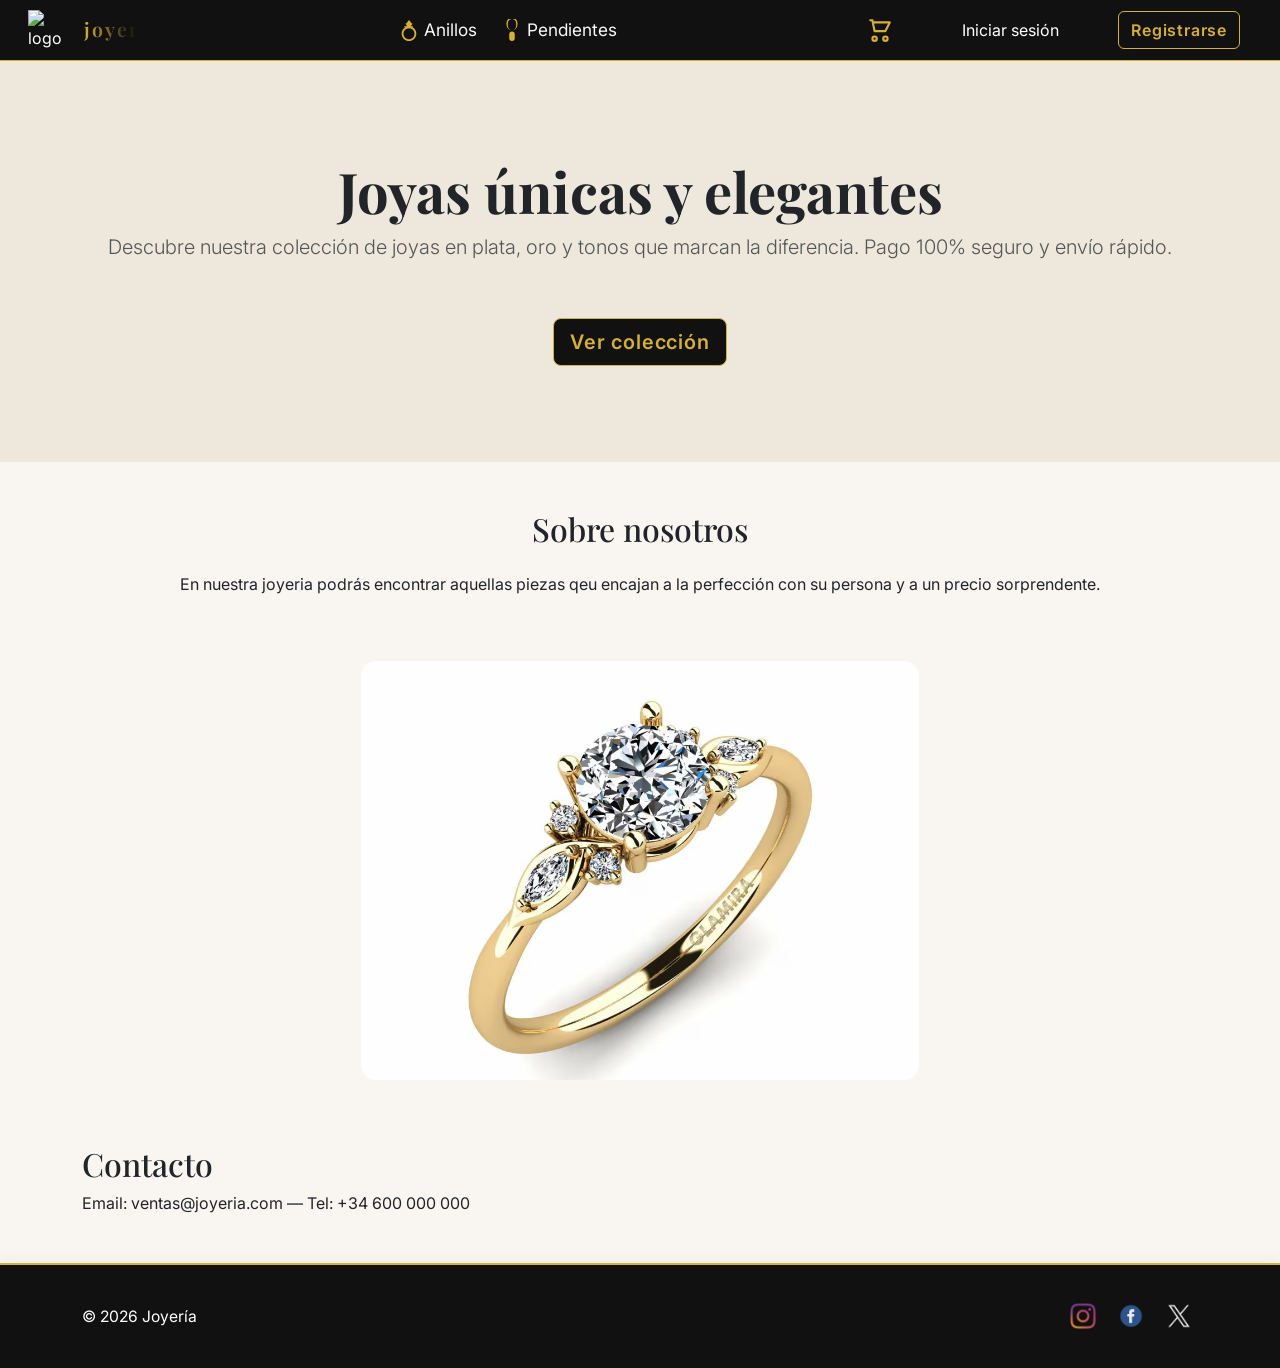
==== commit 7a92469f: "Enhance header layout and styling for improved responsiveness and usability" ====
--- a/index.html
+++ b/index.html
@@ -22,32 +22,42 @@
             font-family: 'Inter', sans-serif;
             background-color: var(--beige);
         }
-
         .site-header {
             background: var(--negro);
             border-color: var(--dorado) !important;
             box-shadow: 0 2px 16px 0 rgba(17,17,17,0.06);
             color: var(--blanco);
         }
-        
+        /* Header main layout */
         .header-main {
             display: flex;
             justify-content: space-between;
             align-items: center;
-            gap: 12px;
-            padding: 0.6rem 0.3rem 0.6rem 0.8rem;
-        }
+            gap: 18px;
+            padding: 0.6rem 2.7rem 0.6rem 2.7rem;
+        }
+        @media (min-width: 1200px) {
+            .header-main {
+                padding: 0.6rem 4.2rem 0.6rem 4.2rem;
+            }
+        }
+        /* Logo y nombre */
         .brand-mark {
             display: flex;
             align-items: center;
-            gap: 11px;
+            gap: 13px;
+            margin-left: 0.9rem;
+        }
+        @media (min-width: 1200px) {
+            .brand-mark {
+                margin-left: 1.7rem;
+            }
         }
         .brand-mark img {
             width: 40px;
             height: 40px;
-            margin-right: 2px;
-        }
-
+            margin-right: 3px;
+        }
         .brand-mark span {
             font-family: 'Playfair Display', serif;
             letter-spacing: 2px;
@@ -59,34 +69,37 @@
             font-weight: 600;
             font-size:1.22rem;
         }
-        .hero-section {
-            background: var(--beige-med);
-        }
-        .btn-dark {
-            background: var(--negro);
-            border-color: var(--dorado);
-            color: var(--dorado);
-            font-weight: 600;
-            letter-spacing: 0.8px;
-        }
-        .btn-dark:hover {
-            background: var(--dorado);
-            color: var(--negro);
-            border-color: var(--negro);
-        }
-        
+        /* Nav en desktop/tablet */
         .header-nav {
             display: flex;
-            gap: 18px;
-        }
-
+            gap: 24px;
+        }
+        .header-nav a {
+            font-size: 1.08rem;
+        }
+        /* Actions, login/register/carrito */
         .header-actions {
             display: flex;
             align-items: center;
-            gap: 12px;
-        }
-
-
+            gap: 17px;
+            margin-right: 1.1rem;
+        }
+        @media (min-width: 1200px) {
+            .header-actions {
+                gap: 28px;
+                margin-right: 2.5rem;
+            }
+        }
+        /* Aumentar clickable área para btns */
+        .header-actions .btn, 
+        .header-actions .btn-link {
+            min-width: 44px;
+            min-height: 38px;
+            padding-left: 12px;
+            padding-right: 12px;
+        }
+
+        /* Hamburguesa sólo en móvil */
         .hamburger {
             display: none;
             cursor: pointer;
@@ -122,7 +135,7 @@
         .hamburger span:after {
             top: 9px;
         }
-
+        /* Mobile nav */
         .mobile-nav {
             position: fixed;
             top: 0;
@@ -143,6 +156,9 @@
         .mobile-nav.open {
             transform: translateX(0);
         }
+        .mobile-nav .brand-mark {
+            margin-left: 0 !important;
+        }
         .mobile-nav ul {
             list-style: none;
             padding: 0;
@@ -169,7 +185,7 @@
             flex-direction: column;
             gap: 15px;
         }
-
+        /* Overlay */
         .mobile-overlay {
             display: none;
             position: fixed;
@@ -180,6 +196,7 @@
         }
         .mobile-overlay.active { display: block; }
 
+        /* Responsive rules */
         @media (max-width: 991.98px) {
             .header-nav,
             .header-actions {
@@ -190,10 +207,10 @@
             }
             .header-main {
                 justify-content: space-between;
-                padding-top: 2px;
-            }
-            .site-header {
-                padding: 0;
+                padding: 0.6rem 1.1rem 0.6rem 1.1rem;
+            }
+            .brand-mark {
+                margin-left: 0 !important;
             }
         }
         @media (min-width: 992px) {
@@ -238,6 +255,19 @@
         .hero-section {
             padding-top: 6rem !important;
             padding-bottom: 6rem !important;
+            background: var(--beige-med);
+        }
+        .btn-dark {
+            background: var(--negro);
+            border-color: var(--dorado);
+            color: var(--dorado);
+            font-weight: 600;
+            letter-spacing: 0.8px;
+        }
+        .btn-dark:hover {
+            background: var(--dorado);
+            color: var(--negro);
+            border-color: var(--negro);
         }
         .hero-section .lead {
             margin-bottom: 2.5rem;
@@ -256,37 +286,31 @@
             .hero-section .btn {
                 margin-top: 2rem;
             }
+            .brand-mark {
+                margin-left: 1.2rem;
+            }
+        }
+        @media (min-width: 1200px) {
+            .header-actions {
+                gap: 28px;
+                margin-right: 2.5rem;
+            }
+            .brand-mark {
+                margin-left: 1.75rem;
+            }
+            .header-main {
+                padding: 0.6rem 4.2rem 0.6rem 4.2rem;
+            }
         }
     </style>
-
-<script>
-    // Simulación de carrito (esto reemplaza el valor según la info real de tu app)
-    function actualizarCarrito(contador) {
-        const cartCountEl = document.getElementById('cartCount');
-        cartCountEl.textContent = contador;
-        cartCountEl.style.display = (contador > 0) ? 'inline-block' : 'none';
-    }
-
-    document.addEventListener('DOMContentLoaded', function() {
-        const cartCountEl = document.getElementById('cartCount');
-        if (parseInt(cartCountEl.textContent, 10) === 0) {
-            cartCountEl.style.display = 'none';
-        }
-    });
-
-</script>
 </head>
 <body>
-
-        
-    </style>
     <header class="site-header border-bottom">
         <div class="header-main container-fluid px-0">
             <div class="brand-mark">
                 <img src="logo.png" alt="logo">
                 <span>joyeria</span>
             </div>
-
             <nav class="header-nav">
                 <a href="/anillos.html" class="nav-link d-flex align-items-center text-light" style="gap:4px;">
                     <svg xmlns="http://www.w3.org/2000/svg" width="22" height="22" fill="currentColor" viewBox="0 0 24 24" aria-hidden="true" style="color:var(--dorado);">
@@ -302,7 +326,6 @@
                     <span>Pendientes</span>
                 </a>
             </nav>
-           
             <div class="header-actions">
                 <button class="btn position-relative cart-toggle me-2" id="openCart" aria-label="Abrir carrito">
                     <svg id="cartIcon" xmlns="http://www.w3.org/2000/svg" width="26" height="26" fill="none" viewBox="0 0 24 24">
@@ -327,12 +350,10 @@
                     </ul>
                 </div>
             </div>
-           
             <button class="hamburger" id="menuBtn" aria-label="Abrir menú">
                 <span></span>
             </button>
         </div>
-       
         <div class="mobile-overlay" id="mobileOverlay"></div>
         <nav class="mobile-nav" id="mobileNav" aria-label="Menú móvil">
             <div class="brand-mark" style="margin-bottom: 0.7rem;">
@@ -358,6 +379,7 @@
         </nav>
     </header>
     <script>
+        // Hamburguesa & menú lateral mobile
         const menuBtn = document.getElementById('menuBtn');
         const mobileNav = document.getElementById('mobileNav');
         const overlay = document.getElementById('mobileOverlay');
@@ -370,7 +392,7 @@
             overlay.classList.remove('active');
         });
 
-
+        // Sincroniza contador del carrito
         function actualizarCarrito(contador) {
             const cartCountElDesktop = document.getElementById('cartCount');
             const cartCountElMobile = document.getElementById('cartCountMobile');
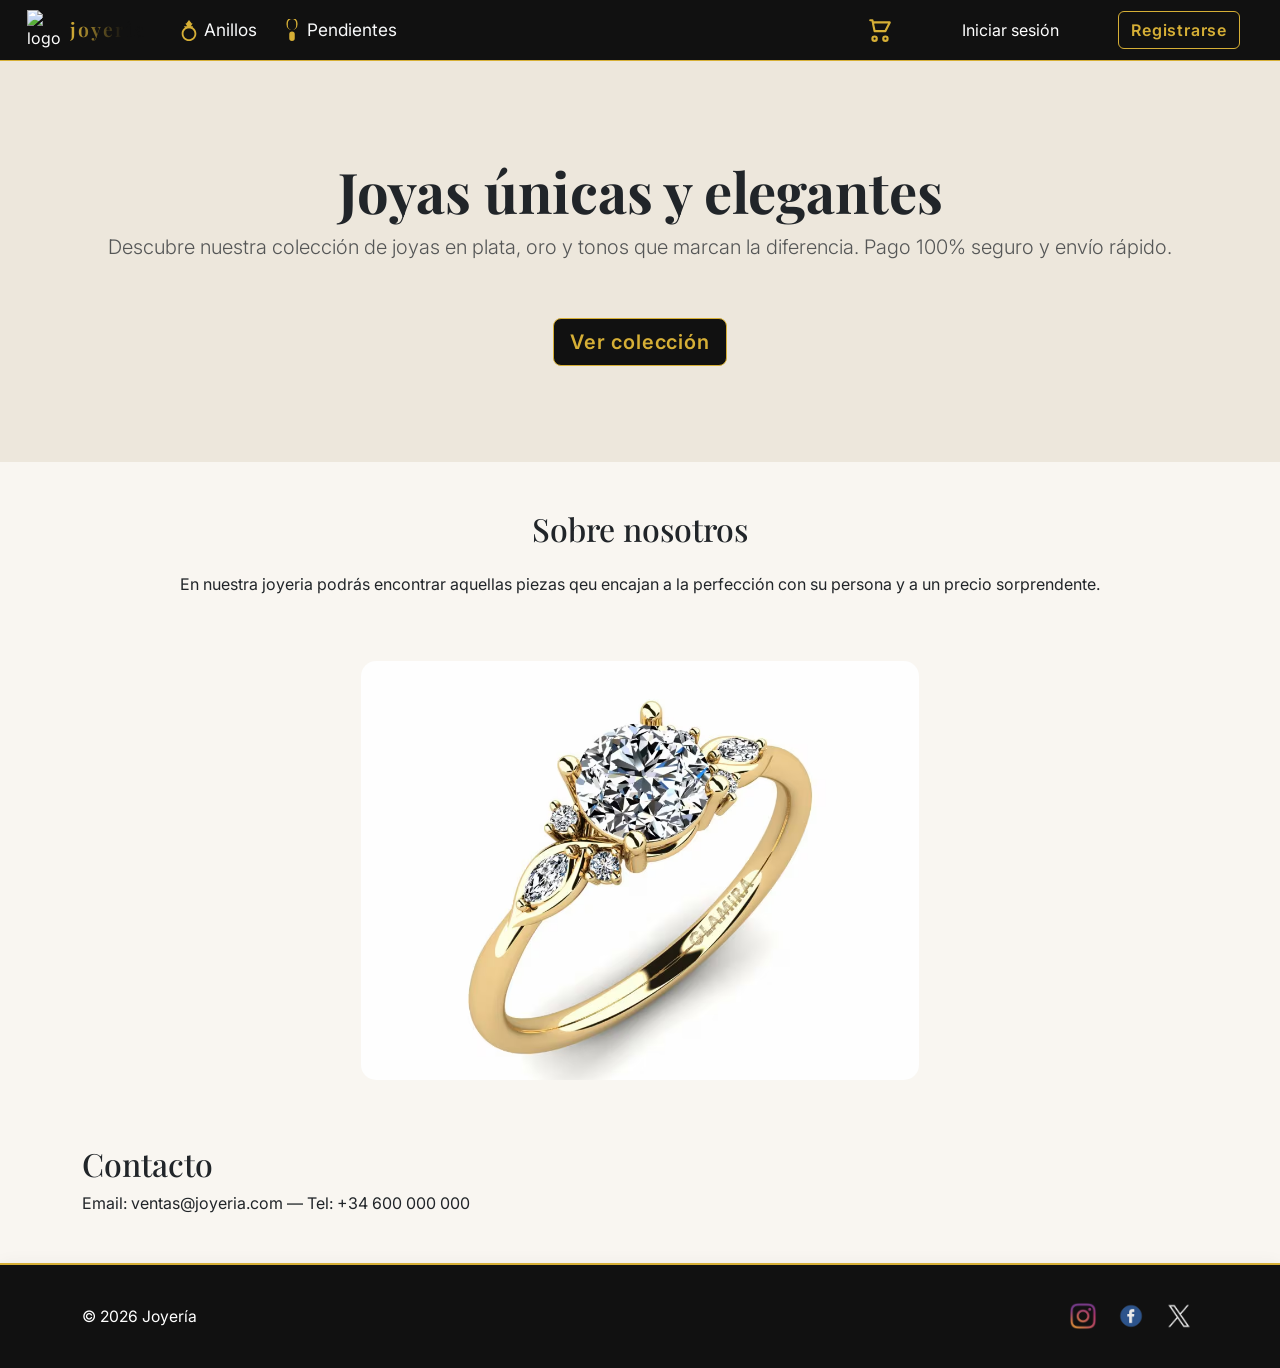
==== commit b2155339: "Enhance header layout for improved mobile responsiveness and usability" ====
--- a/index.html
+++ b/index.html
@@ -28,25 +28,30 @@
             box-shadow: 0 2px 16px 0 rgba(17,17,17,0.06);
             color: var(--blanco);
         }
-        /* Header main layout */
         .header-main {
             display: flex;
             justify-content: space-between;
             align-items: center;
             gap: 18px;
             padding: 0.6rem 2.7rem 0.6rem 2.7rem;
+            position: relative;
+        }
+    
+        .header-left {
+            display: flex;
+            align-items: center;
+            gap: 32px;
         }
         @media (min-width: 1200px) {
             .header-main {
                 padding: 0.6rem 4.2rem 0.6rem 4.2rem;
             }
         }
-        /* Logo y nombre */
+    
         .brand-mark {
+            margin-left: 0.9rem;
             display: flex;
             align-items: center;
-            gap: 13px;
-            margin-left: 0.9rem;
         }
         @media (min-width: 1200px) {
             .brand-mark {
@@ -69,7 +74,6 @@
             font-weight: 600;
             font-size:1.22rem;
         }
-        /* Nav en desktop/tablet */
         .header-nav {
             display: flex;
             gap: 24px;
@@ -77,7 +81,7 @@
         .header-nav a {
             font-size: 1.08rem;
         }
-        /* Actions, login/register/carrito */
+    
         .header-actions {
             display: flex;
             align-items: center;
@@ -90,7 +94,7 @@
                 margin-right: 2.5rem;
             }
         }
-        /* Aumentar clickable área para btns */
+    
         .header-actions .btn, 
         .header-actions .btn-link {
             min-width: 44px;
@@ -98,7 +102,7 @@
             padding-left: 12px;
             padding-right: 12px;
         }
-
+    
         /* Hamburguesa sólo en móvil */
         .hamburger {
             display: none;
@@ -135,6 +139,7 @@
         .hamburger span:after {
             top: 9px;
         }
+    
         /* Mobile nav */
         .mobile-nav {
             position: fixed;
@@ -195,32 +200,54 @@
             z-index: 1003;
         }
         .mobile-overlay.active { display: block; }
-
-        /* Responsive rules */
+    
+        /* ###################### RESPONSIVE REGLAS ###################### */
+        /* Móvil: mostrar logo y nombre junto a hamburguesa */
+        .mobile-header-brand {
+            display: none;
+        }
         @media (max-width: 991.98px) {
             .header-nav,
-            .header-actions {
+            .header-actions,
+            .header-left{
                 display: none !important;
             }
             .hamburger {
                 display: block;
             }
+            .mobile-header-brand {
+                display: flex !important;
+                align-items: center;
+                gap: 8px;
+                margin-left: 0.15rem;
+                /* gap para separar logo y nombre cuando es solo mobile */
+            }
             .header-main {
-                justify-content: space-between;
                 padding: 0.6rem 1.1rem 0.6rem 1.1rem;
             }
             .brand-mark {
                 margin-left: 0 !important;
+            }
+            /* Posicionamiento mejorado del header: logo a la izquierda, hamburguesa a la derecha */
+            .header-main {
+                flex-direction: row;
+                justify-content: space-between;
             }
         }
         @media (min-width: 992px) {
             .hamburger,
             .mobile-nav,
-            .mobile-overlay {
+            .mobile-overlay,
+            .mobile-header-brand {
                 display: none !important;
             }
-        }
-
+            .header-left,
+            .header-actions {
+                display: flex !important;
+            }
+        }
+    
+        /* Footer y Resto igual */
         .site-footer {
             background: var(--negro);
             color: var(--blanco);
@@ -296,10 +323,10 @@
                 margin-right: 2.5rem;
             }
             .brand-mark {
-                margin-left: 1.75rem;
+                margin-left: 1.7rem;
             }
             .header-main {
-                padding: 0.6rem 4.2rem 0.6rem 4.2rem;
+                padding: 0.6rem 4.2rem;
             }
         }
     </style>
@@ -307,25 +334,44 @@
 <body>
     <header class="site-header border-bottom">
         <div class="header-main container-fluid px-0">
-            <div class="brand-mark">
-                <img src="logo.png" alt="logo">
-                <span>joyeria</span>
-            </div>
-            <nav class="header-nav">
-                <a href="/anillos.html" class="nav-link d-flex align-items-center text-light" style="gap:4px;">
-                    <svg xmlns="http://www.w3.org/2000/svg" width="22" height="22" fill="currentColor" viewBox="0 0 24 24" aria-hidden="true" style="color:var(--dorado);">
-                        <path d="M12 1l3 4h-6l3-4zm-4 4h8l-2 3h-4l-2-3zm-1.5 3l1.5 2h7l1.5-2h-10z" />
-                        <path d="M12 8c-4.418 0-8 3.582-8 8s3.582 8 8 8 8-3.582 8-8-3.582-8-8-8zm0 14c-3.313 0-6-2.687-6-6s2.687-6 6-6 6 2.687 6 6-2.687 6-6 6z" />
-                    </svg>
-                    <span>Anillos</span>
-                </a>
-                <a href="/pendientes.html" class="nav-link d-flex align-items-center text-light" style="gap:4px;">
-                    <svg xmlns="http://www.w3.org/2000/svg" width="22" height="22" fill="currentColor" class="bi bi-earring" viewBox="0 0 16 16" style="color:var(--dorado);">
-                        <path d="M8 0a3 3 0 0 1 3 3v2a3 3 0 0 1-3 3 3 3 0 0 1-3-3V3a3 3 0 0 1 3-3Zm0 8a4 4 0 0 0 4-4V3a4 4 0 0 0-8 0v1a4 4 0 0 0 4 4Zm0 1a2 2 0 0 1 2 2v3a2 2 0 0 1-4 0v-3a2 2 0 0 1 2-2Z"/>
-                    </svg>
-                    <span>Pendientes</span>
-                </a>
-            </nav>
+    
+            <!-- Logo/nombre especial SOLO para móvil -->
+            <div class="mobile-header-brand">
+                <img src="logo.png" alt="logo" style="width:36px; height:36px;">
+                <span style="
+                    font-family: 'Playfair Display', serif;
+                    letter-spacing: 2px;
+                    background: linear-gradient(90deg, var(--dorado), var(--negro) 70%);
+                    background-clip: text;-webkit-background-clip:text;
+                    color:transparent;-webkit-text-fill-color:transparent;
+                    font-weight:600;font-size:1.13rem;
+                ">joyeria</span>
+            </div>
+    
+            <!-- Logo & navegación (desktop/tablet) -->
+            <div class="header-left d-flex align-items-center" style="gap:32px;">
+                <div class="brand-mark">
+                    <img src="logo.png" alt="logo">
+                    <span>joyeria</span>
+                </div>
+                <nav class="header-nav d-none d-lg-flex">
+                    <a href="/anillos.html" class="nav-link d-flex align-items-center text-light" style="gap:4px;">
+                        <svg xmlns="http://www.w3.org/2000/svg" width="22" height="22" fill="currentColor" viewBox="0 0 24 24" aria-hidden="true" style="color:var(--dorado);">
+                            <path d="M12 1l3 4h-6l3-4zm-4 4h8l-2 3h-4l-2-3zm-1.5 3l1.5 2h7l1.5-2h-10z" />
+                            <path d="M12 8c-4.418 0-8 3.582-8 8s3.582 8 8 8 8-3.582 8-8-3.582-8-8-8zm0 14c-3.313 0-6-2.687-6-6s2.687-6 6-6 6 2.687 6 6-2.687 6-6 6z" />
+                        </svg>
+                        <span>Anillos</span>
+                    </a>
+                    <a href="/pendientes.html" class="nav-link d-flex align-items-center text-light" style="gap:4px;">
+                        <svg xmlns="http://www.w3.org/2000/svg" width="22" height="22" fill="currentColor" class="bi bi-earring" viewBox="0 0 16 16" style="color:var(--dorado);">
+                            <path d="M8 0a3 3 0 0 1 3 3v2a3 3 0 0 1-3 3 3 3 0 0 1-3-3V3a3 3 0 0 1 3-3Zm0 8a4 4 0 0 0 4-4V3a4 4 0 0 0-8 0v1a4 4 0 0 0 4 4Zm0 1a2 2 0 0 1 2 2v3a2 2 0 0 1-4 0v-3a2 2 0 0 1 2-2Z"/>
+                        </svg>
+                        <span>Pendientes</span>
+                    </a>
+                </nav>
+            </div>
+    
+            <!-- Acciones a la derecha -->
             <div class="header-actions">
                 <button class="btn position-relative cart-toggle me-2" id="openCart" aria-label="Abrir carrito">
                     <svg id="cartIcon" xmlns="http://www.w3.org/2000/svg" width="26" height="26" fill="none" viewBox="0 0 24 24">
@@ -350,6 +396,8 @@
                     </ul>
                 </div>
             </div>
+    
+            <!-- Hamburguesa siempre a la derecha (se muestra solo en móvil vía CSS) -->
             <button class="hamburger" id="menuBtn" aria-label="Abrir menú">
                 <span></span>
             </button>
@@ -361,8 +409,25 @@
                 <span>joyeria</span>
             </div>
             <ul>
-                <li><a href="/anillos.html">Anillos</a></li>
-                <li><a href="/pendientes.html">Pendientes</a></li>
+                <li>
+                    <a href="/anillos.html" class="d-flex align-items-center" style="gap:5px;">
+                        <!-- Icono anillos -->
+                        <svg xmlns="http://www.w3.org/2000/svg" width="22" height="22" fill="currentColor" viewBox="0 0 24 24" aria-hidden="true" style="color:var(--dorado);">
+                            <path d="M12 1l3 4h-6l3-4zm-4 4h8l-2 3h-4l-2-3zm-1.5 3l1.5 2h7l1.5-2h-10z" />
+                            <path d="M12 8c-4.418 0-8 3.582-8 8s3.582 8 8 8 8-3.582 8-8-3.582-8-8-8zm0 14c-3.313 0-6-2.687-6-6s2.687-6 6-6 6 2.687 6 6-2.687 6-6 6z" />
+                        </svg>
+                        <span>Anillos</span>
+                    </a>
+                </li>
+                <li>
+                    <a href="/pendientes.html" class="d-flex align-items-center" style="gap:5px;">
+                        <!-- Icono pendientes -->
+                        <svg xmlns="http://www.w3.org/2000/svg" width="22" height="22" fill="currentColor" class="bi bi-earring" viewBox="0 0 16 16" style="color:var(--dorado);">
+                            <path d="M8 0a3 3 0 0 1 3 3v2a3 3 0 0 1-3 3 3 3 0 0 1-3-3V3a3 3 0 0 1 3-3Zm0 8a4 4 0 0 0 4-4V3a4 4 0 0 0-8 0v1a4 4 0 0 0 4 4Zm0 1a2 2 0 0 1 2 2v3a2 2 0 0 1-4 0v-3a2 2 0 0 1 2-2Z"/>
+                        </svg>
+                        <span>Pendientes</span>
+                    </a>
+                </li>
             </ul>
             <div class="mobile-actions">
                 <button class="btn position-relative cart-toggle mb-2" id="openCartMobile" aria-label="Abrir carrito" style="text-align:left">
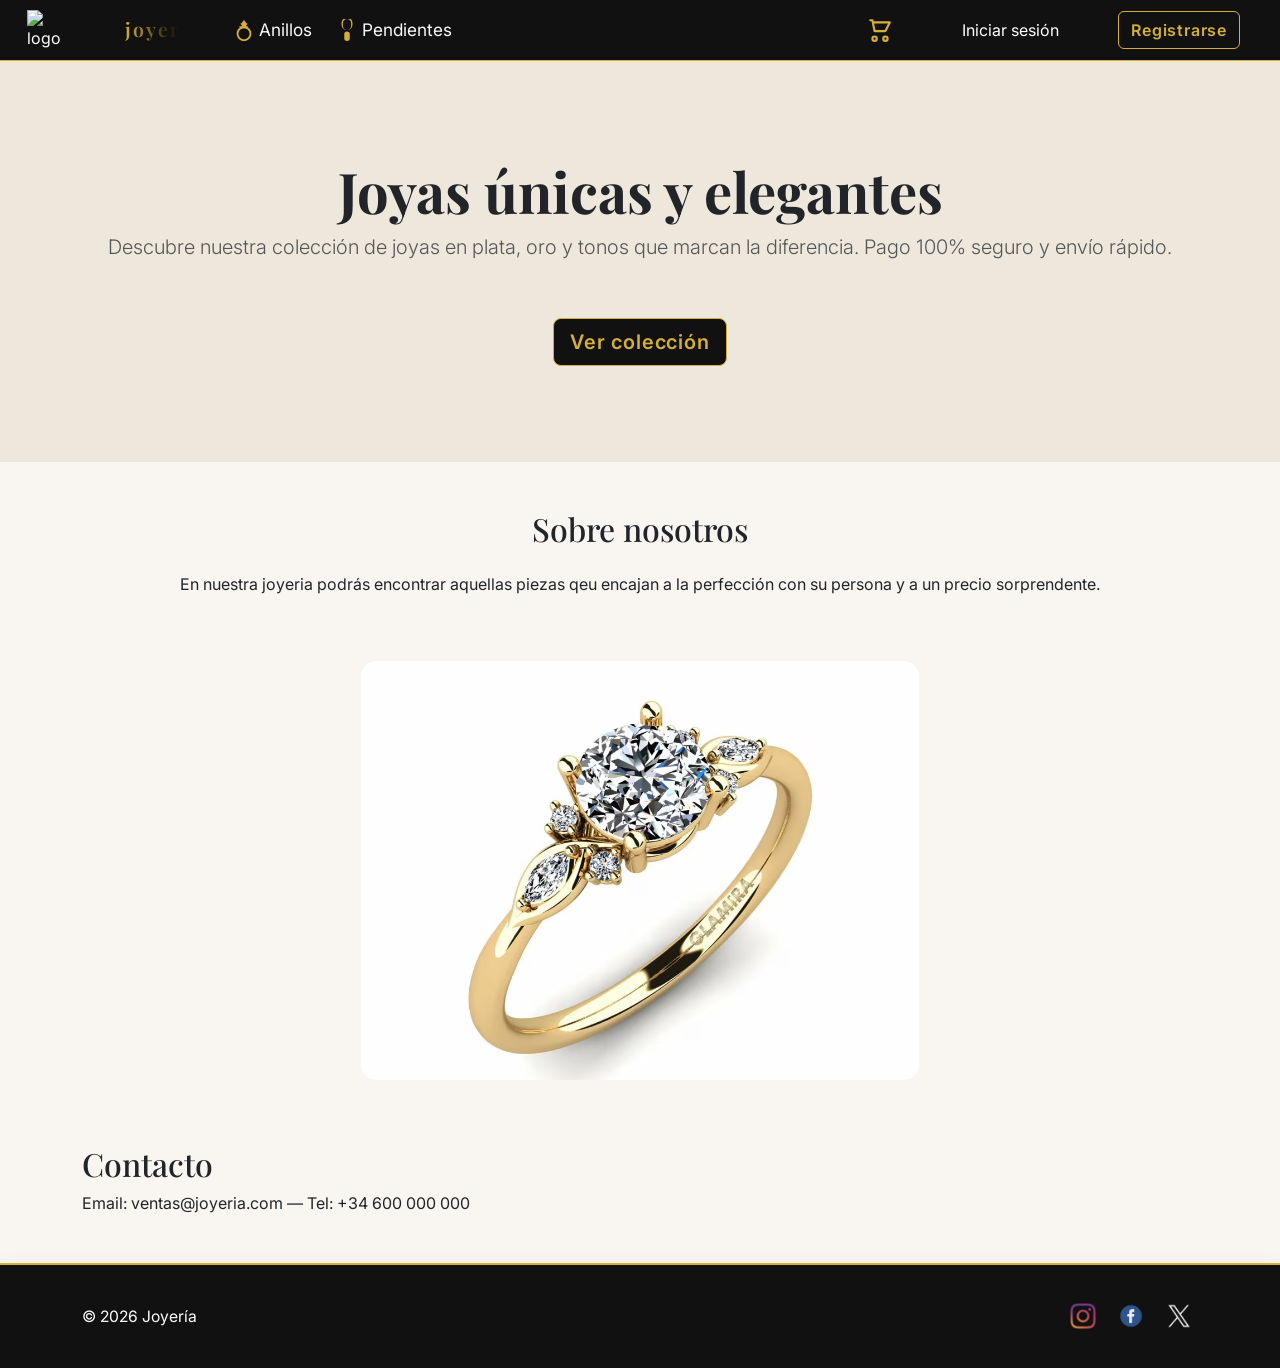
==== commit 478d03c3: "Refactor mobile header layout for improved styling and spacing" ====
--- a/index.html
+++ b/index.html
@@ -73,6 +73,7 @@
             -webkit-text-fill-color: transparent;
             font-weight: 600;
             font-size:1.22rem;
+            margin-left: 55px;
         }
         .header-nav {
             display: flex;
@@ -103,7 +104,6 @@
             padding-right: 12px;
         }
     
-        /* Hamburguesa sólo en móvil */
         .hamburger {
             display: none;
             cursor: pointer;
@@ -139,8 +139,7 @@
         .hamburger span:after {
             top: 9px;
         }
-    
-        /* Mobile nav */
+
         .mobile-nav {
             position: fixed;
             top: 0;
@@ -190,7 +189,7 @@
             flex-direction: column;
             gap: 15px;
         }
-        /* Overlay */
+
         .mobile-overlay {
             display: none;
             position: fixed;
@@ -201,11 +200,24 @@
         }
         .mobile-overlay.active { display: block; }
     
-        /* ###################### RESPONSIVE REGLAS ###################### */
-        /* Móvil: mostrar logo y nombre junto a hamburguesa */
+
         .mobile-header-brand {
             display: none;
         }
+
+        .mobile-header-brand span {
+            font-family: 'Playfair Display', serif;
+            letter-spacing: 2px;
+            background: linear-gradient(90deg, var(--dorado), var(--negro) 70%);
+            background-clip: text;
+            -webkit-background-clip: text;
+            color: transparent;
+            -webkit-text-fill-color: transparent;
+            font-weight: 600;
+            font-size: 1.13rem;
+            margin-left: 32px;
+        }
+
         @media (max-width: 991.98px) {
             .header-nav,
             .header-actions,
@@ -218,9 +230,8 @@
             .mobile-header-brand {
                 display: flex !important;
                 align-items: center;
-                gap: 8px;
+                /* gap: 8px; quitamos gap y usamos margin-left en span */
                 margin-left: 0.15rem;
-                /* gap para separar logo y nombre cuando es solo mobile */
             }
             .header-main {
                 padding: 0.6rem 1.1rem 0.6rem 1.1rem;
@@ -228,7 +239,6 @@
             .brand-mark {
                 margin-left: 0 !important;
             }
-            /* Posicionamiento mejorado del header: logo a la izquierda, hamburguesa a la derecha */
             .header-main {
                 flex-direction: row;
                 justify-content: space-between;
@@ -335,7 +345,6 @@
     <header class="site-header border-bottom">
         <div class="header-main container-fluid px-0">
     
-            <!-- Logo/nombre especial SOLO para móvil -->
             <div class="mobile-header-brand">
                 <img src="logo.png" alt="logo" style="width:36px; height:36px;">
                 <span style="
@@ -348,7 +357,6 @@
                 ">joyeria</span>
             </div>
     
-            <!-- Logo & navegación (desktop/tablet) -->
             <div class="header-left d-flex align-items-center" style="gap:32px;">
                 <div class="brand-mark">
                     <img src="logo.png" alt="logo">
@@ -397,7 +405,6 @@
                 </div>
             </div>
     
-            <!-- Hamburguesa siempre a la derecha (se muestra solo en móvil vía CSS) -->
             <button class="hamburger" id="menuBtn" aria-label="Abrir menú">
                 <span></span>
             </button>
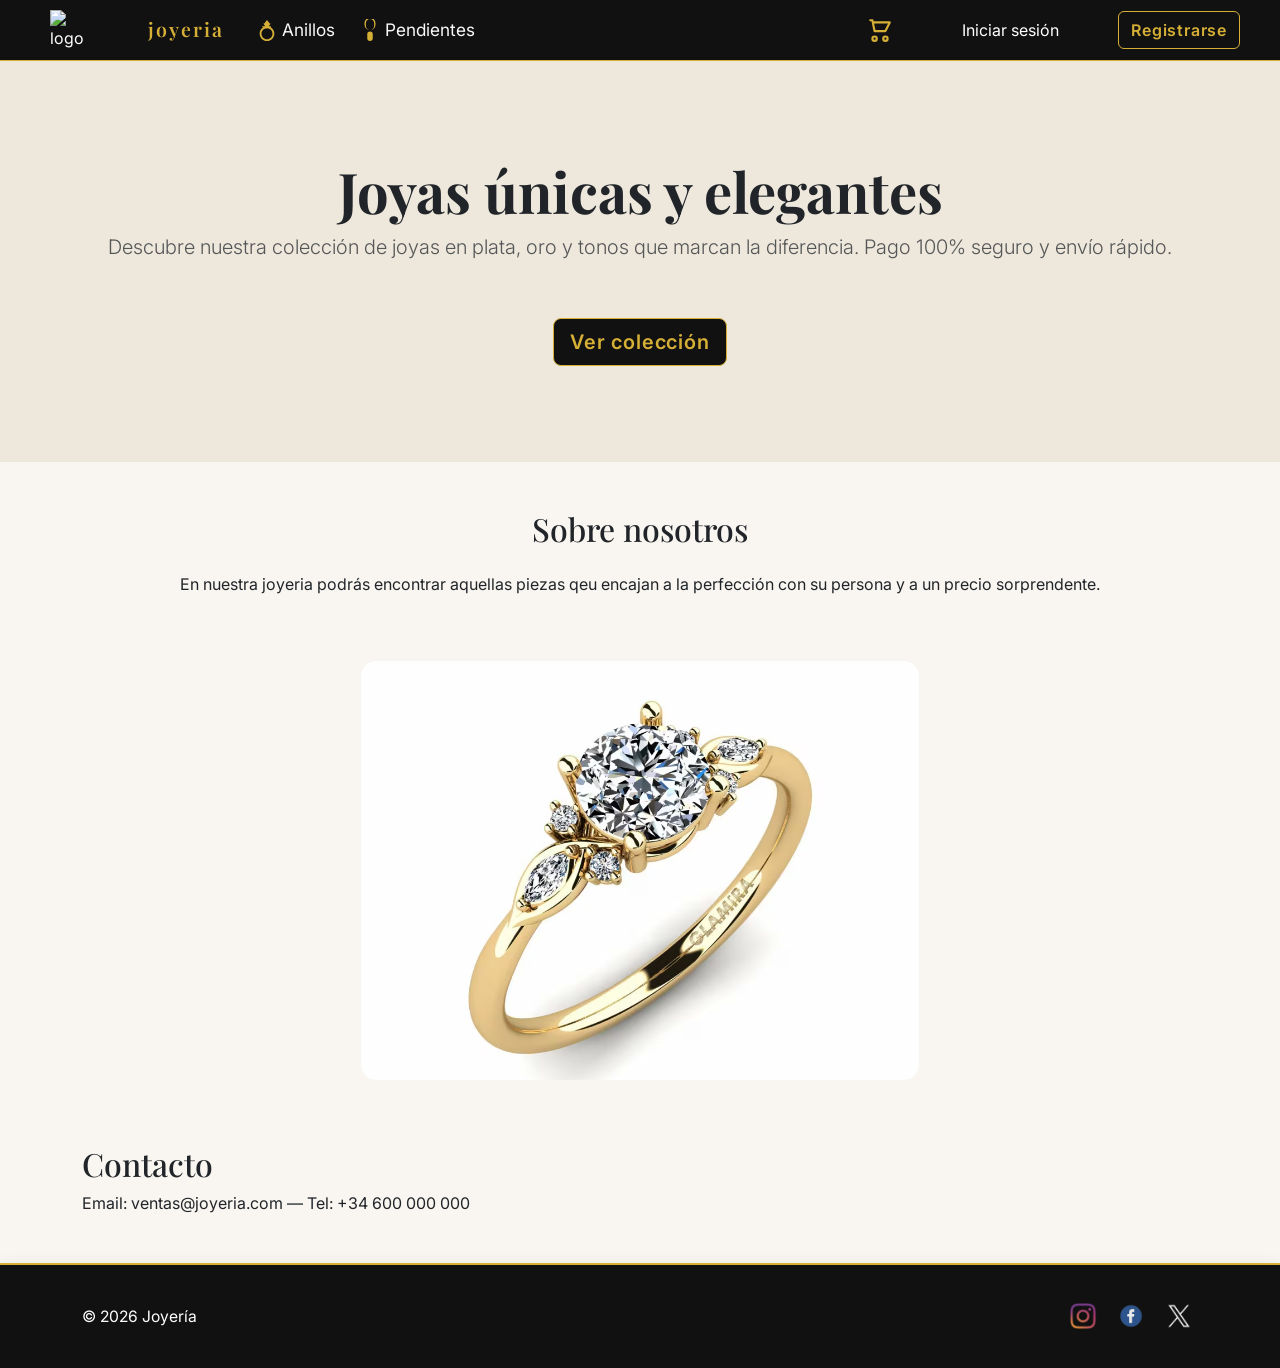
==== commit 74eb70bc: "Refactor mobile header styles for improved layout and color consistency" ====
--- a/index.html
+++ b/index.html
@@ -49,7 +49,7 @@
         }
     
         .brand-mark {
-            margin-left: 0.9rem;
+            margin-left: 32px;
             display: flex;
             align-items: center;
         }
@@ -66,7 +66,7 @@
         .brand-mark span {
             font-family: 'Playfair Display', serif;
             letter-spacing: 2px;
-            background: linear-gradient(90deg, var(--dorado), var(--negro) 70%);
+            background:var(--dorado);
             background-clip: text;
             -webkit-background-clip: text;
             color: transparent;
@@ -173,7 +173,7 @@
             margin-top: 24px;
         }
         .mobile-nav a {
-            color: var(--dorado);
+            color: var(--blanco);
             text-decoration: none;
             font-size: 1.14rem;
             font-family: 'Playfair Display', serif;
@@ -208,7 +208,7 @@
         .mobile-header-brand span {
             font-family: 'Playfair Display', serif;
             letter-spacing: 2px;
-            background: linear-gradient(90deg, var(--dorado), var(--negro) 70%);
+            background:var(--dorado);
             background-clip: text;
             -webkit-background-clip: text;
             color: transparent;
@@ -333,7 +333,7 @@
                 margin-right: 2.5rem;
             }
             .brand-mark {
-                margin-left: 1.7rem;
+                margin-left: 50px;
             }
             .header-main {
                 padding: 0.6rem 4.2rem;
@@ -350,7 +350,7 @@
                 <span style="
                     font-family: 'Playfair Display', serif;
                     letter-spacing: 2px;
-                    background: linear-gradient(90deg, var(--dorado), var(--negro) 70%);
+                    background: var(--dorado);
                     background-clip: text;-webkit-background-clip:text;
                     color:transparent;-webkit-text-fill-color:transparent;
                     font-weight:600;font-size:1.13rem;
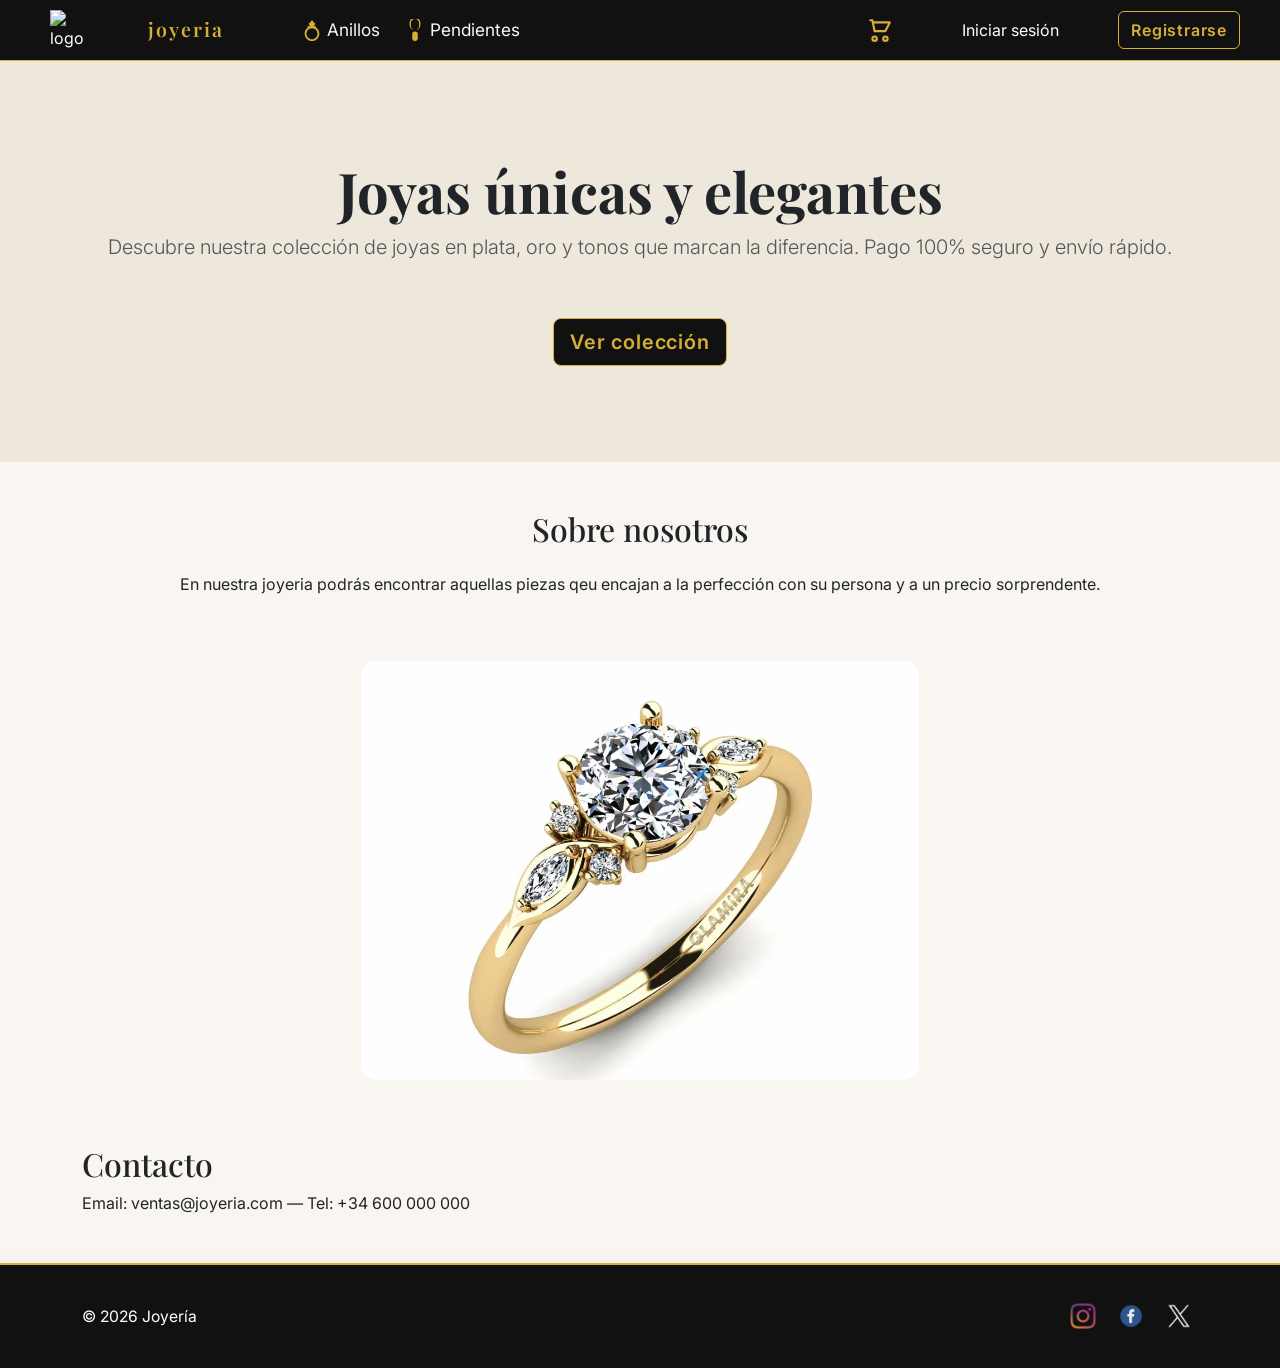
==== commit 0de7c233: "Refactor header layout for improved spacing and remove unused comments" ====
--- a/index.html
+++ b/index.html
@@ -52,6 +52,7 @@
             margin-left: 32px;
             display: flex;
             align-items: center;
+            margin-right: 45px;
         }
         @media (min-width: 1200px) {
             .brand-mark {
@@ -230,7 +231,6 @@
             .mobile-header-brand {
                 display: flex !important;
                 align-items: center;
-                /* gap: 8px; quitamos gap y usamos margin-left en span */
                 margin-left: 0.15rem;
             }
             .header-main {
@@ -257,7 +257,6 @@
             }
         }
     
-        /* Footer y Resto igual */
         .site-footer {
             background: var(--negro);
             color: var(--blanco);
@@ -379,7 +378,6 @@
                 </nav>
             </div>
     
-            <!-- Acciones a la derecha -->
             <div class="header-actions">
                 <button class="btn position-relative cart-toggle me-2" id="openCart" aria-label="Abrir carrito">
                     <svg id="cartIcon" xmlns="http://www.w3.org/2000/svg" width="26" height="26" fill="none" viewBox="0 0 24 24">
@@ -418,7 +416,6 @@
             <ul>
                 <li>
                     <a href="/anillos.html" class="d-flex align-items-center" style="gap:5px;">
-                        <!-- Icono anillos -->
                         <svg xmlns="http://www.w3.org/2000/svg" width="22" height="22" fill="currentColor" viewBox="0 0 24 24" aria-hidden="true" style="color:var(--dorado);">
                             <path d="M12 1l3 4h-6l3-4zm-4 4h8l-2 3h-4l-2-3zm-1.5 3l1.5 2h7l1.5-2h-10z" />
                             <path d="M12 8c-4.418 0-8 3.582-8 8s3.582 8 8 8 8-3.582 8-8-3.582-8-8-8zm0 14c-3.313 0-6-2.687-6-6s2.687-6 6-6 6 2.687 6 6-2.687 6-6 6z" />
@@ -428,7 +425,6 @@
                 </li>
                 <li>
                     <a href="/pendientes.html" class="d-flex align-items-center" style="gap:5px;">
-                        <!-- Icono pendientes -->
                         <svg xmlns="http://www.w3.org/2000/svg" width="22" height="22" fill="currentColor" class="bi bi-earring" viewBox="0 0 16 16" style="color:var(--dorado);">
                             <path d="M8 0a3 3 0 0 1 3 3v2a3 3 0 0 1-3 3 3 3 0 0 1-3-3V3a3 3 0 0 1 3-3Zm0 8a4 4 0 0 0 4-4V3a4 4 0 0 0-8 0v1a4 4 0 0 0 4 4Zm0 1a2 2 0 0 1 2 2v3a2 2 0 0 1-4 0v-3a2 2 0 0 1 2-2Z"/>
                         </svg>
@@ -451,7 +447,6 @@
         </nav>
     </header>
     <script>
-        // Hamburguesa & menú lateral mobile
         const menuBtn = document.getElementById('menuBtn');
         const mobileNav = document.getElementById('mobileNav');
         const overlay = document.getElementById('mobileOverlay');
@@ -464,7 +459,6 @@
             overlay.classList.remove('active');
         });
 
-        // Sincroniza contador del carrito
         function actualizarCarrito(contador) {
             const cartCountElDesktop = document.getElementById('cartCount');
             const cartCountElMobile = document.getElementById('cartCountMobile');
